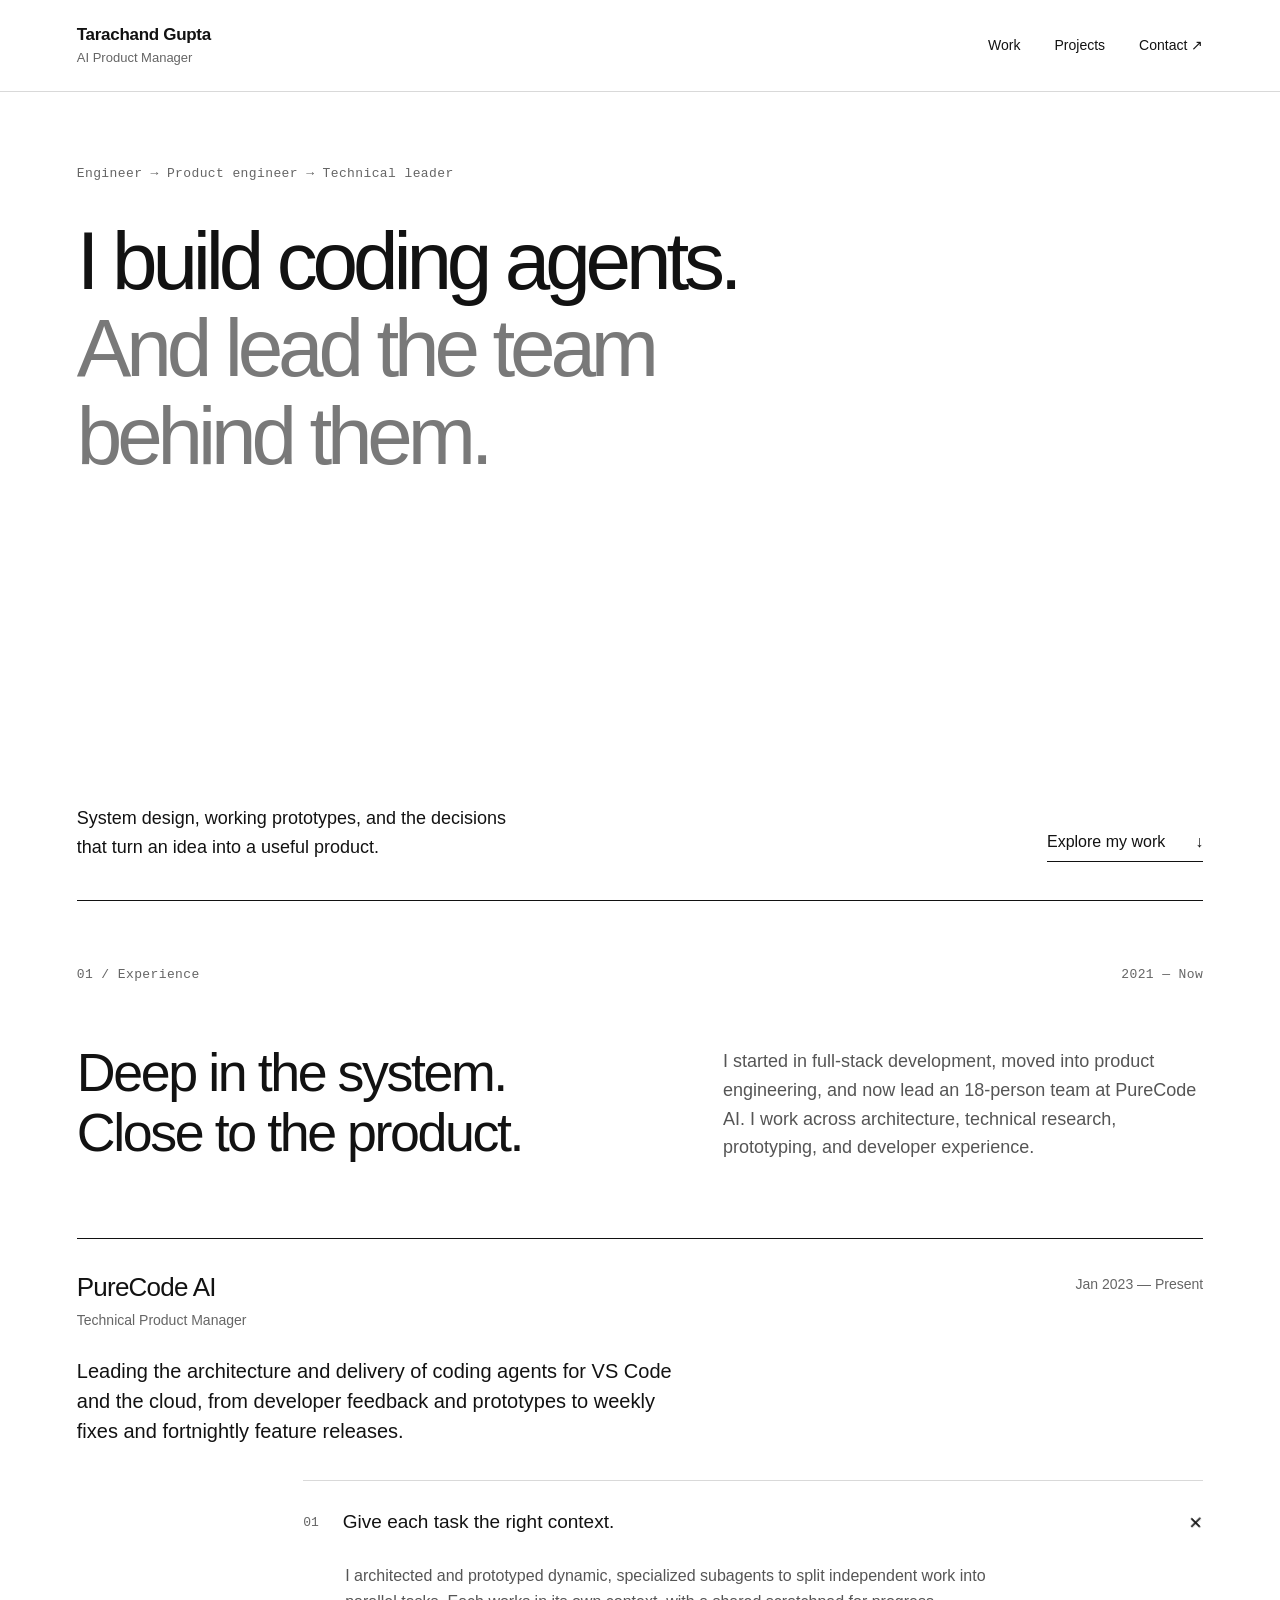
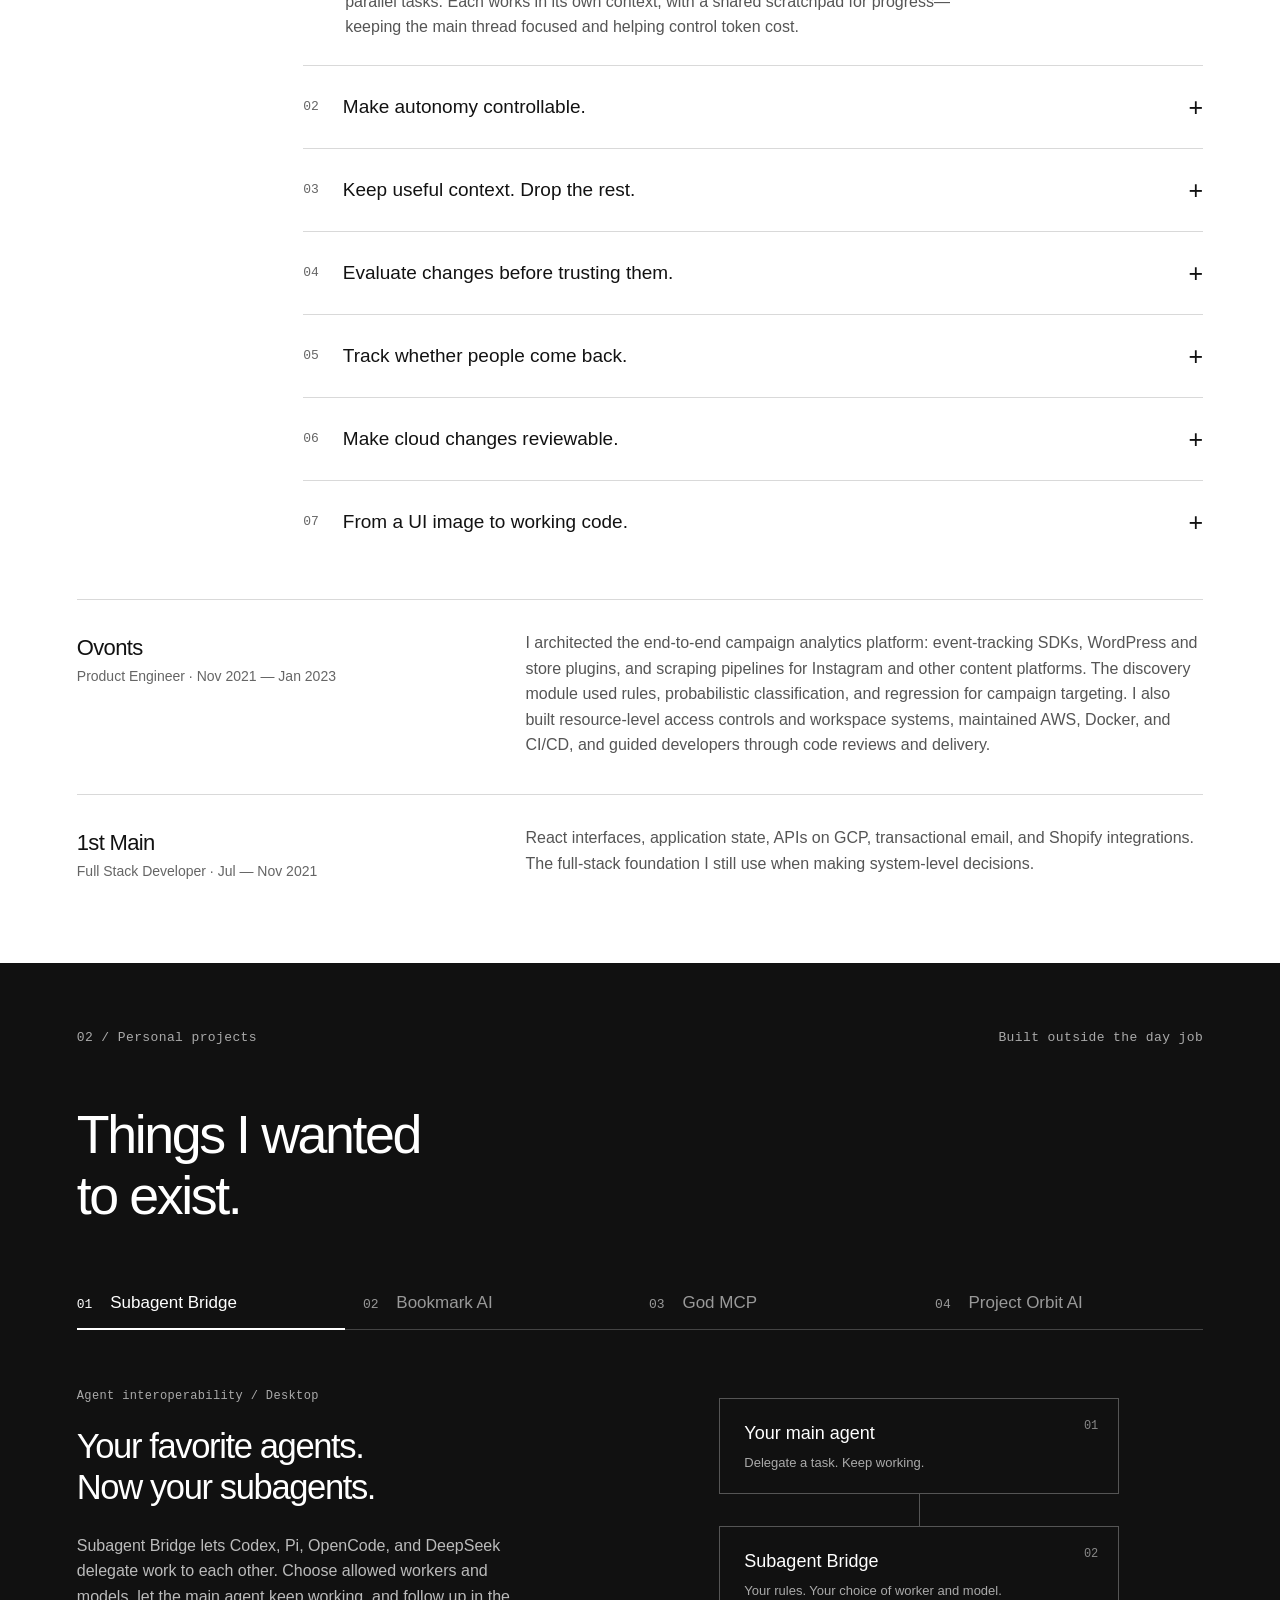
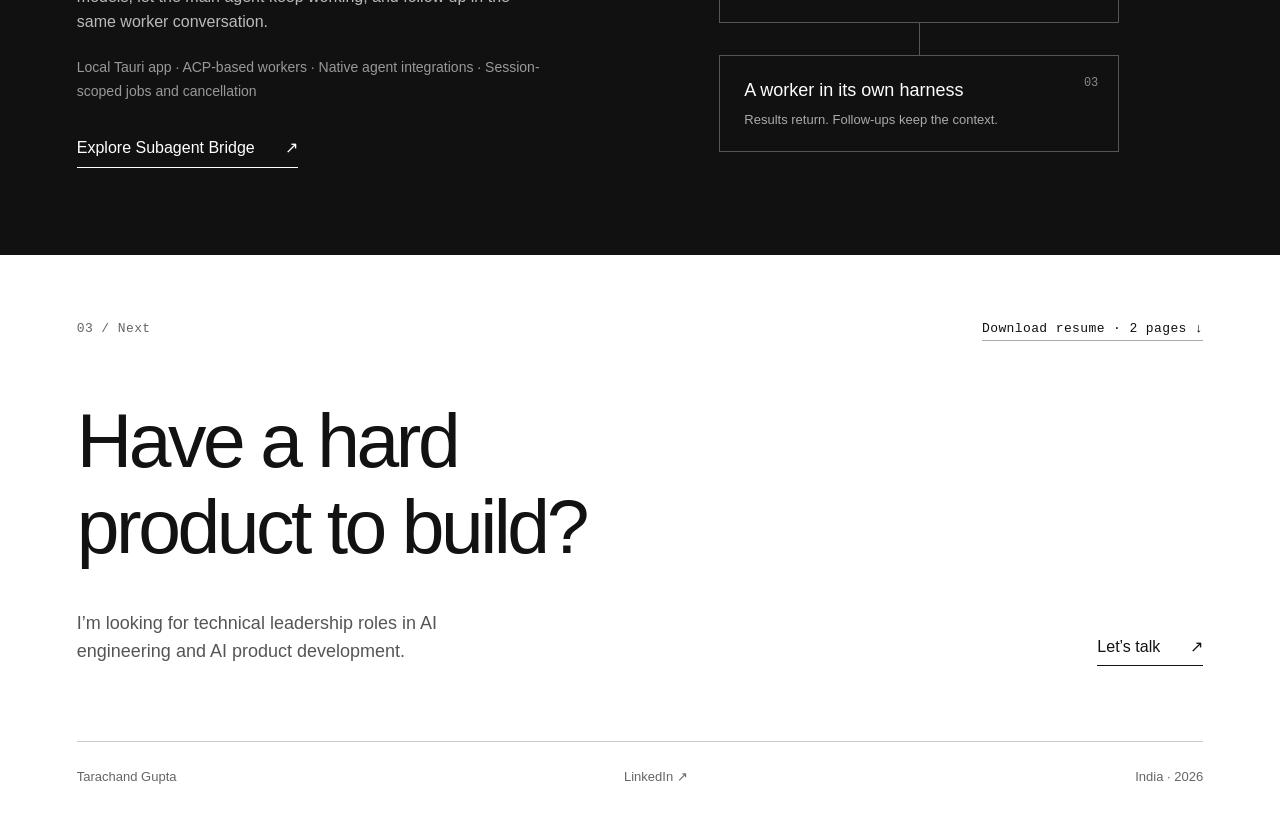
==== index.html @ c082b3f1 "Publish personal portfolio with Subagent Bridge and updated God MCP" ====
<!doctype html>
<html lang="en">
<head><meta charset="utf-8"><meta name="viewport" content="width=device-width,initial-scale=1"><meta name="description" content="Tarachand Gupta — AI Product Manager, coding agents, and software built end to end."><title>Tarachand Gupta — AI Product Manager</title><link rel="icon" type="image/svg+xml" href="data:image/svg+xml,%3Csvg xmlns='http://www.w3.org/2000/svg' viewBox='0 0 64 64'%3E%3Crect width='64' height='64' fill='%23000'/%3E%3Ctext x='8' y='44' fill='%23fff' font-family='Arial' font-size='32'%3ETG%3C/text%3E%3C/svg%3E"><link rel="stylesheet" href="style.css"><script defer src="app.js"></script></head>
<body><a class="skip" href="#work">Skip to work</a>
<header class="nav"><a class="wordmark" href="#top">Tarachand Gupta<span>AI Product Manager</span></a><nav aria-label="Main navigation"><a href="#work">Work</a><a href="#projects">Projects</a><a href="#contact">Contact <span aria-hidden="true">↗</span></a></nav></header>
<main id="top"><section class="hero" aria-labelledby="hero-title"><div class="eyebrow">Engineer → Product engineer → Technical leader</div><h1 id="hero-title">I build coding agents.<br><span>And lead the team<br>behind them.</span></h1><div class="hero-bottom"><p>System design, working prototypes, and the decisions that turn an idea into a useful product.</p><a class="text-link" href="#work">Explore my work <span aria-hidden="true">↓</span></a></div><div class="hero-rule" aria-hidden="true"></div></section>
<section class="work section" id="work"><div class="section-label"><span>01 / Experience</span><span>2021 — Now</span></div><div class="work-intro"><h2>Deep in the system.<br>Close to the product.</h2><p>I started in full-stack development, moved into product engineering, and now lead an 18-person team at PureCode AI. I work across architecture, technical research, prototyping, and developer experience.</p></div><article class="current-role"><div class="role-header"><div><h3>PureCode AI</h3><p>Technical Product Manager</p></div><span>Jan 2023 — Present</span></div><p class="role-summary">Leading the architecture and delivery of coding agents for VS Code and the cloud, from developer feedback and prototypes to weekly fixes and fortnightly feature releases.</p><div class="decisions"><details open><summary><span class="index">01</span>Give each task the right context.<span class="expand" aria-hidden="true">+</span></summary><p>I architected and prototyped dynamic, specialized subagents to split independent work into parallel tasks. Each works in its own context, with a shared scratchpad for progress—keeping the main thread focused and helping control token cost.</p></details><details><summary><span class="index">02</span>Make autonomy controllable.<span class="expand" aria-hidden="true">+</span></summary><p>I led permission controls for tools and terminal commands, protected files and folders, and ways for agents to ask for clarification. Developers choose what an agent can do, and which decisions need their input.</p></details><details><summary><span class="index">03</span>Keep useful context. Drop the rest.<span class="expand" aria-hidden="true">+</span></summary><p>I led six months of context engineering improvements in early 2026, raising internally measured task success from 82% to 90–95%. Prompt caching, pruning stale tool outputs, and summarization also delivered an internally estimated 3x improvement in token-cost efficiency. The work includes hybrid retrieval, reranking, repository maps, and file-based memory.</p></details><details><summary><span class="index">04</span>Evaluate changes before trusting them.<span class="expand" aria-hidden="true">+</span></summary><p>We use Langfuse and reasoning models as LLM judges to evaluate every new model and prompt improvement. We update the judge as our evaluation needs change.</p></details><details><summary><span class="index">05</span>Track whether people come back.<span class="expand" aria-hidden="true">+</span></summary><p>Monthly paid-subscriber retention improved from 65% to 70% over eight months. Monthly enterprise customer retention was 90%, counting existing customers and excluding new sign-ups. These are internal product metrics.</p></details><details><summary><span class="index">06</span>Make cloud changes reviewable.<span class="expand" aria-hidden="true">+</span></summary><p>I guide Cloud Agent architecture for repository-connected work in isolated execution environments. Checkpoints, model fallback, and validation-to-pull-request workflows give developers ways to review and recover agent changes.</p></details><details><summary><span class="index">07</span>From a UI image to working code.<span class="expand" aria-hidden="true">+</span></summary><p>Earlier at PureCode, I designed an image-to-code ML pipeline using YOLOv7-based UI detection and an intermediate DSL, built training-data tools, and engineered a transpiler for multiple frontend frameworks. I also helped build chat-based UI iteration and the subscription, payment, and workspace systems around the product.</p></details></div></article><div class="past-role"><div><h3>Ovonts</h3><p>Product Engineer · Nov 2021 — Jan 2023</p></div><p>I architected the end-to-end campaign analytics platform: event-tracking SDKs, WordPress and store plugins, and scraping pipelines for Instagram and other content platforms. The discovery module used rules, probabilistic classification, and regression for campaign targeting. I also built resource-level access controls and workspace systems, maintained AWS, Docker, and CI/CD, and guided developers through code reviews and delivery.</p></div><div class="past-role"><div><h3>1st Main</h3><p>Full Stack Developer · Jul — Nov 2021</p></div><p>React interfaces, application state, APIs on GCP, transactional email, and Shopify integrations. The full-stack foundation I still use when making system-level decisions.</p></div></section>
<section class="projects section" id="projects"><div class="section-label"><span>02 / Personal projects</span><span>Built outside the day job</span></div><h2>Things I wanted<br>to exist.</h2><div class="project-tabs" role="tablist" aria-label="Personal projects"><button id="tab-bridge" role="tab" aria-selected="true" aria-controls="panel-bridge" tabindex="0">01 <span>Subagent Bridge</span></button><button id="tab-bookmark" role="tab" aria-selected="false" aria-controls="panel-bookmark" tabindex="-1">02 <span>Bookmark AI</span></button><button id="tab-god" role="tab" aria-selected="false" aria-controls="panel-god" tabindex="-1">03 <span>God MCP</span></button><button id="tab-orbit" role="tab" aria-selected="false" aria-controls="panel-orbit" tabindex="-1">04 <span>Project Orbit AI</span></button></div>
<div class="project-panel" id="panel-bridge" role="tabpanel" aria-labelledby="tab-bridge" tabindex="0"><div class="project-copy"><span class="eyebrow">Agent interoperability / Desktop</span><h3>Your favorite agents.<br>Now your subagents.</h3><p>Subagent Bridge lets Codex, Pi, OpenCode, and DeepSeek delegate work to each other. Choose allowed workers and models, let the main agent keep working, and follow up in the same worker conversation.</p><p class="technical">Local Tauri app · ACP-based workers · Native agent integrations · Session-scoped jobs and cancellation</p><a class="text-link" href="https://tarachand-gupta.github.io/subagent-bridge-site/" target="_blank" rel="noopener noreferrer">Explore Subagent Bridge <span aria-hidden="true">↗</span></a></div><div class="mcp-diagram" role="img" aria-label="Your main agent delegates through Subagent Bridge. A worker runs in its own harness and returns results to the same conversation."><div><span>01</span><strong>Your main agent</strong><small>Delegate a task. Keep working.</small></div><span class="flow-line" aria-hidden="true"></span><div><span>02</span><strong>Subagent Bridge</strong><small>Your rules. Your choice of worker and model.</small></div><span class="flow-line" aria-hidden="true"></span><div><span>03</span><strong>A worker in its own harness</strong><small>Results return. Follow-ups keep the context.</small></div></div></div>
<div class="project-panel" id="panel-bookmark" role="tabpanel" aria-labelledby="tab-bookmark" tabindex="0" hidden><div class="project-copy"><span class="eyebrow">Personal knowledge / Cross-platform</span><h3>Find what you saved.<br>Even if you forgot the words.</h3><p>Bookmark AI organizes saved pages and finds them by meaning. It connects a searchable library, saved tab sessions, live tabs, and an assistant that can search your bookmarks.</p><p class="technical">Shared search and ingestion engine · Semantic + full-text retrieval · Web, browser extensions, mobile, and macOS clients</p><a class="text-link" href="https://bookmark-ai.cloud" target="_blank" rel="noopener noreferrer">Visit Bookmark AI <span aria-hidden="true">↗</span></a></div><figure class="project-visual"><img src="assets/bookmark-library.jpg" alt="Bookmark AI library showing saved pages, collections, and search" width="1440" height="900" loading="lazy"><figcaption>Bookmark AI / Library</figcaption></figure></div>
<div class="project-panel" id="panel-god" role="tabpanel" aria-labelledby="tab-god" tabindex="0" hidden><div class="project-copy"><span class="eyebrow">Developer tools / Python</span><h3>An MCP server<br>that creates MCP servers.</h3><p>An agent should be able to build a missing integration. God MCP generates Python tool servers and installs them into selected coding agents through host-specific adapters, preserving existing configuration.</p><p class="technical">Python · FastMCP · Agent discovery · Extensible adapters · User and workspace configuration</p><p class="project-note">Compatibility checked with Codex and Pi. Activation follows each host’s reload rules.</p></div><div class="mcp-diagram" role="img" aria-label="An agent defines a tool. God MCP generates its server and registers it with selected agent hosts."><div><span>01</span><strong>Define the tool</strong><small>Description + schema + implementation</small></div><span class="flow-line" aria-hidden="true"></span><div><span>02</span><strong>God MCP</strong><small>Generate the server</small></div><span class="flow-line" aria-hidden="true"></span><div><span>03</span><strong>Choose the agents</strong><small>Discover, select, and register</small></div></div></div>
<div class="project-panel" id="panel-orbit" role="tabpanel" aria-labelledby="tab-orbit" tabindex="0" hidden><div class="project-copy"><span class="eyebrow">Generative AI / Interactive 3D</span><h3>Describe an object.<br>Then play with it.</h3><p>A 3D sandbox where prompts become objects you can interact with. Generate a vehicle, get in, and drive it. Refine an object with another prompt.</p><p class="technical">React Three Fiber · Rapier physics · Schema-validated object generation · Local templates when no model is available</p><a class="text-link" href="https://project-orbit-opal.vercel.app" target="_blank" rel="noopener noreferrer">Explore Project Orbit AI <span aria-hidden="true">↗</span></a></div><figure class="project-visual orbit"><img src="assets/project-orbit.png" alt="Project Orbit AI gameplay in a low-poly 3D world" width="1440" height="900" loading="lazy"><figcaption>Project Orbit AI / Sandbox</figcaption></figure></div></section>
<section class="contact section" id="contact"><div class="section-label"><span>03 / Next</span><a href="Tarachand-Gupta-Resume.pdf" download>Download resume · 2 pages <span aria-hidden="true">↓</span></a></div><h2>Have a hard<br>product to build?</h2><div class="contact-bottom"><p>I’m looking for technical leadership roles in AI engineering and AI product development.</p><a class="text-link" href="mailto:tarachandragupta2784@gmail.com">Let’s talk <span aria-hidden="true">↗</span></a></div></section></main><footer><span>Tarachand Gupta</span><a href="https://www.linkedin.com/in/tarachand-gupta/" target="_blank" rel="noopener noreferrer">LinkedIn <span aria-hidden="true">↗</span></a><span>India · 2026</span></footer></body></html>
---- style.css ----
:root{--ink:#121212;--paper:#fff;--muted:#656565;--line:#d9d9d9;--gutter:clamp(24px,6vw,100px)}*{box-sizing:border-box}html{scroll-behavior:smooth;scroll-padding-top:105px}body{margin:0;background:var(--paper);color:var(--ink);font:16px/1.6 -apple-system,BlinkMacSystemFont,"Helvetica Neue",Arial,sans-serif;-webkit-font-smoothing:antialiased}a{color:inherit;text-decoration:none}button{font:inherit}button,a,summary{-webkit-tap-highlight-color:transparent}a:focus-visible,button:focus-visible,summary:focus-visible,[tabindex]:focus-visible{outline:2px solid currentColor;outline-offset:6px}::selection{background:#111;color:white}.skip{position:absolute;top:-100px;left:24px;background:#111;color:white;padding:12px;z-index:5}.skip:focus{top:12px}.nav{padding:24px var(--gutter);display:flex;justify-content:space-between;align-items:center;border-bottom:1px solid var(--line);background:#fffffff2;position:sticky;top:0;z-index:3;backdrop-filter:blur(12px)}.wordmark{font-size:17px;font-weight:600;letter-spacing:-.3px;line-height:1.3}.wordmark span{display:block;font-size:13px;color:var(--muted);font-weight:400;letter-spacing:0;margin-top:4px}.nav nav{display:flex;gap:34px;font-size:14px}.nav nav a{position:relative}.nav nav a:after{content:"";position:absolute;bottom:-5px;left:0;width:100%;height:1px;background:currentColor;transform:scaleX(0);transform-origin:left;transition:transform .25s}.nav nav a:hover:after{transform:scaleX(1)}.hero{padding:clamp(60px,8vh,110px) var(--gutter) 0;min-height:calc(100svh - 91px);display:flex;flex-direction:column}.eyebrow,.section-label{font:13px/1.6 ui-monospace,SFMono-Regular,Consolas,monospace;letter-spacing:.03em}.eyebrow{color:var(--muted)}h1,h2,h3,p{margin:0}h1{font-size:clamp(46px,6.4vw,104px);font-weight:500;letter-spacing:-.063em;line-height:1.07;margin:32px 0 48px;max-width:1240px}h1>span{color:#797979}.hero-bottom{margin-top:auto;display:flex;justify-content:space-between;align-items:end;gap:40px;padding-bottom:38px}.hero-bottom p{font-size:18px;max-width:455px;line-height:1.6}.text-link{display:inline-flex;align-items:center;justify-content:space-between;gap:30px;padding-bottom:6px;border-bottom:1px solid currentColor;font-size:16px;white-space:nowrap}.text-link span{transition:transform .25s}.text-link:hover span{transform:translate(3px,-3px)}.hero-rule{height:1px;background:var(--ink);transform-origin:left;animation:draw-line 1.2s .2s both}.section{padding:64px var(--gutter) 80px}.section-label{display:flex;justify-content:space-between;gap:24px;margin-bottom:56px;color:var(--muted)}h2{font-size:clamp(36px,4.2vw,68px);line-height:1.12;letter-spacing:-.045em;font-weight:500}h3{font-size:26px;font-weight:500;letter-spacing:-.03em}.work-intro{display:grid;grid-template-columns:1.2fr 1fr;gap:70px;align-items:end;margin-bottom:76px}.work-intro p{max-width:480px;color:#555;font-size:18px}.current-role{border-top:1px solid var(--ink);padding-top:28px}.role-header{display:flex;justify-content:space-between;align-items:start;gap:20px}.role-header p,.role-header>span,.past-role>div p{color:var(--muted);font-size:14px}.role-header>span{padding-top:6px}.role-summary{font-size:20px;max-width:620px;margin:25px 0 34px;line-height:1.5}.decisions{max-width:900px;margin-left:auto}.decisions details{border-top:1px solid var(--line)}summary{cursor:pointer;display:flex;align-items:center;gap:24px;list-style:none;padding:21px 0;font-size:19px}summary::-webkit-details-marker{display:none}.index{font:13px ui-monospace,SFMono-Regular,monospace;color:var(--muted)}.expand{margin-left:auto;font-size:25px;font-weight:300;transition:transform .25s}details[open] .expand{transform:rotate(45deg)}.decisions p{padding:0 56px 25px 42px;max-width:740px;color:#555}.past-role{border-top:1px solid var(--line);margin-top:36px;padding-top:30px;display:grid;grid-template-columns:1fr 1.7fr;gap:50px}.past-role>p{color:#555;max-width:675px}.past-role h3{font-size:22px}.projects{background:#111;color:white;padding-top:65px}.projects .section-label{color:#aaa}.projects h2{margin-bottom:52px}.project-tabs{display:flex;border-bottom:1px solid #444;margin-bottom:45px}.project-tabs button{padding:16px 30px 17px 0;margin-right:30px;border:0;background:none;color:#999;font:13px ui-monospace,SFMono-Regular,monospace;cursor:pointer;position:relative}.project-tabs button span{margin-left:18px;font:17px -apple-system,BlinkMacSystemFont,"Helvetica Neue",Arial,sans-serif}.project-tabs button[aria-selected=true]{color:white}.project-tabs button:after{content:"";height:2px;background:currentColor;position:absolute;left:0;right:30px;bottom:-1px;transform:scaleX(0);transform-origin:left;transition:transform .3s}.project-tabs button[aria-selected=true]:after{transform:scaleX(1)}.project-panel{display:grid;grid-template-columns:1fr 1.15fr;gap:65px;align-items:center;min-height:400px;animation:project-in .45s both}.project-panel[hidden]{display:none}.project-copy .eyebrow{color:#aaa;font-size:12px}.project-copy h3{font-size:clamp(28px,2.7vw,43px);line-height:1.18;letter-spacing:-.04em;margin:19px 0 25px}.project-copy>p{color:#bbb;max-width:465px}.project-copy .technical{font-size:14px;line-height:1.7;margin-top:21px;color:#999}.project-copy .text-link{margin-top:32px}.project-note{font-size:14px;margin-top:28px}.project-visual{margin:0;min-width:0}.project-visual img{display:block;width:100%;height:auto;aspect-ratio:1.52;object-fit:cover;object-position:left top;filter:grayscale(1);border:1px solid #555;transition:filter .6s,transform .6s}.project-visual:hover img{transform:translateY(-4px)}.project-visual figcaption{font:12px ui-monospace,monospace;color:#999;margin-top:16px}.orbit img{object-position:center}.mcp-diagram{max-width:400px;width:100%;margin:auto;display:flex;align-items:center;flex-direction:column;padding:15px 0}.mcp-diagram>div{width:100%;border:1px solid #555;padding:20px 24px;position:relative}.mcp-diagram div>span{position:absolute;right:20px;top:20px;color:#888;font:12px ui-monospace,monospace}.mcp-diagram strong{font-size:18px;font-weight:500;display:block}.mcp-diagram small{display:block;color:#aaa;font-size:13px;margin-top:5px}.flow-line{width:1px;height:32px;background:#555;position:relative;overflow:hidden}.flow-line:after{content:"";position:absolute;top:-12px;left:0;width:1px;height:12px;background:white;animation:flow 2.4s linear infinite}.contact{padding-bottom:75px}.contact h2{font-size:clamp(44px,6vw,90px)}.contact .section-label a{color:#111;border-bottom:1px solid #aaa}.contact-bottom{display:flex;justify-content:space-between;align-items:end;gap:32px;margin-top:40px}.contact-bottom p{max-width:420px;font-size:18px;color:#555}footer{margin:0 var(--gutter);padding:25px 0 30px;border-top:1px solid #ccc;display:flex;justify-content:space-between;gap:20px;font-size:13px;color:var(--muted)}.motion-ready .reveal{opacity:0;transform:translateY(22px);transition:opacity .65s,transform .65s}.motion-ready .reveal.in-view{opacity:1;transform:none}@keyframes draw-line{from{transform:scaleX(0)}to{transform:scaleX(1)}}@keyframes project-in{from{opacity:.2;transform:translateY(10px)}to{opacity:1;transform:none}}@keyframes flow{to{transform:translateY(48px)}}
@media(min-width:1700px){main,footer,.nav{max-width:1700px;margin-left:auto;margin-right:auto}.hero{min-height:830px}footer{max-width:1500px}}@media(max-width:900px){h1{font-size:clamp(46px,7.3vw,68px)}.hero{min-height:680px}.work-intro{gap:35px}.project-panel{gap:35px;grid-template-columns:1fr 1fr}.project-tabs button{margin-right:18px;padding-right:16px}.project-tabs button span{margin-left:9px;font-size:15px}}@media(max-width:650px){html{scroll-padding-top:90px}.nav{padding-top:18px;padding-bottom:18px}.wordmark{font-size:15px}.wordmark span{font-size:12px}.nav nav{gap:17px;font-size:13px}.nav nav a:last-child{display:none}.hero{min-height:660px;padding-top:45px}.hero .eyebrow{font-size:12px;max-width:280px}h1{font-size:clamp(39px,8.9vw,57px);margin:30px 0 42px;letter-spacing:-.058em}.hero-bottom{display:block;padding-bottom:32px}.hero-bottom p{font-size:17px;max-width:340px;margin-bottom:28px}.section{padding-top:42px;padding-bottom:50px}.section-label{font-size:12px;margin-bottom:36px}.section-label span:last-child{max-width:145px;text-align:right}.work-intro,.past-role{grid-template-columns:1fr;gap:23px}.work-intro{margin-bottom:43px}.work-intro p{font-size:17px}.role-header>span{font-size:12px;text-align:right}.role-header h3{font-size:25px}.role-summary{font-size:18px}.decisions summary{font-size:17px;gap:15px}.decisions p{padding-left:31px;padding-right:0;font-size:16px}.past-role{margin-top:25px;padding-top:25px;gap:14px}.projects h2{margin-bottom:30px}.project-tabs{justify-content:space-between;gap:10px;margin-bottom:32px}.project-tabs button{padding:12px 0;margin:0;font-size:12px;text-align:left}.project-tabs button span{display:block;margin:4px 0 0;font-size:14px}.project-tabs button:after{right:0}.project-panel{grid-template-columns:1fr;gap:35px;min-height:640px;align-content:start}.project-copy h3{font-size:32px}.project-visual img{aspect-ratio:1.52}.project-copy .text-link{margin-top:23px}.mcp-diagram{max-width:100%;padding:0}.mcp-diagram>div{padding:15px 20px}.mcp-diagram strong{font-size:16px}.mcp-diagram small{font-size:12px}.flow-line{height:20px}.contact-bottom{display:block}.contact-bottom p{margin-bottom:28px;font-size:17px}footer{font-size:12px;flex-wrap:wrap}footer span:last-child{margin-left:auto}}
@media(prefers-reduced-motion:reduce){html{scroll-behavior:auto}*,*:before,*:after{animation:none!important;transition:none!important}.motion-ready .reveal{opacity:1;transform:none}}

/* Four project tabs stay readable without squeezing their labels. */
.project-tabs{display:grid;grid-template-columns:repeat(4,minmax(0,1fr));gap:18px}.project-tabs button{margin:0;padding:16px 0;text-align:left}.project-tabs button:after{right:0}.project-tabs button span{margin-left:10px}
@media(max-width:900px){.project-tabs{grid-template-columns:repeat(2,minmax(0,1fr));gap:0 20px}.project-tabs button{border-bottom:1px solid #333}.project-tabs button span{display:inline;margin-left:10px;font-size:15px}}
@media(max-width:380px){.project-tabs button span{font-size:13px}}
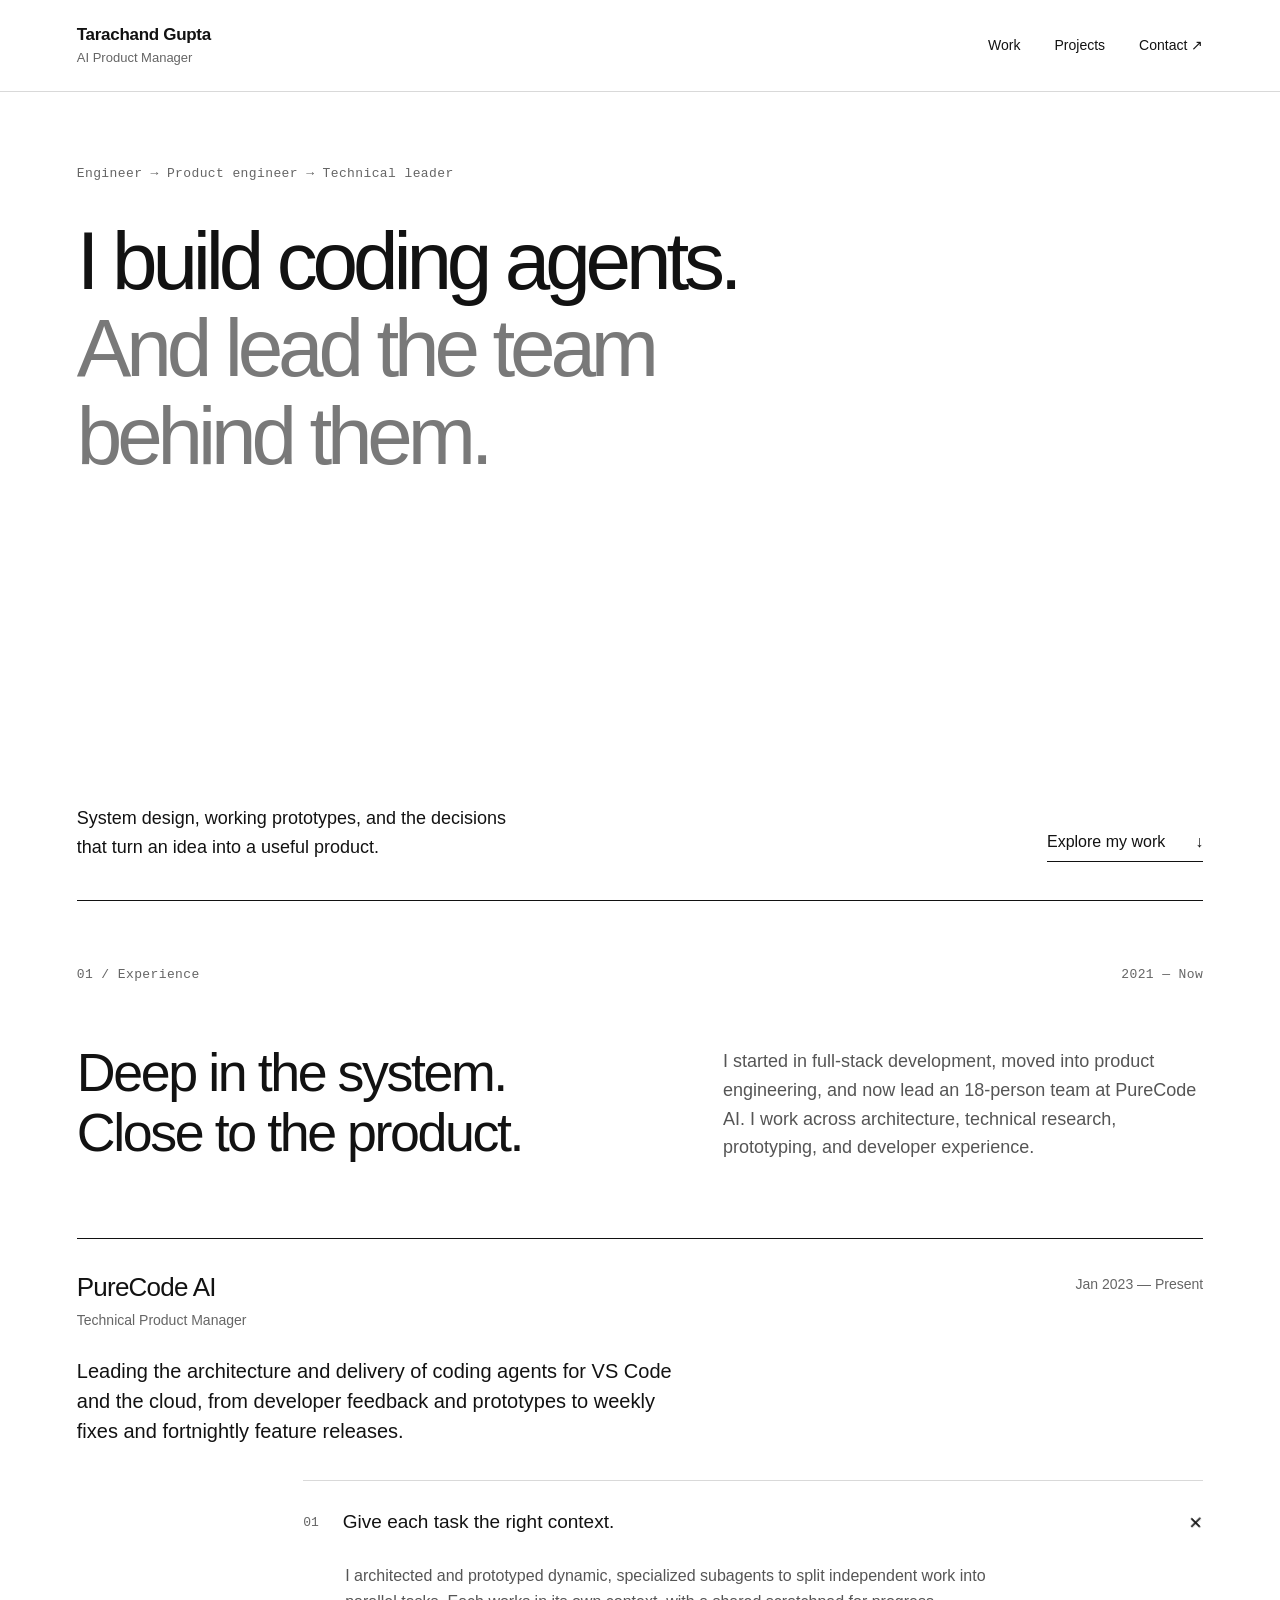
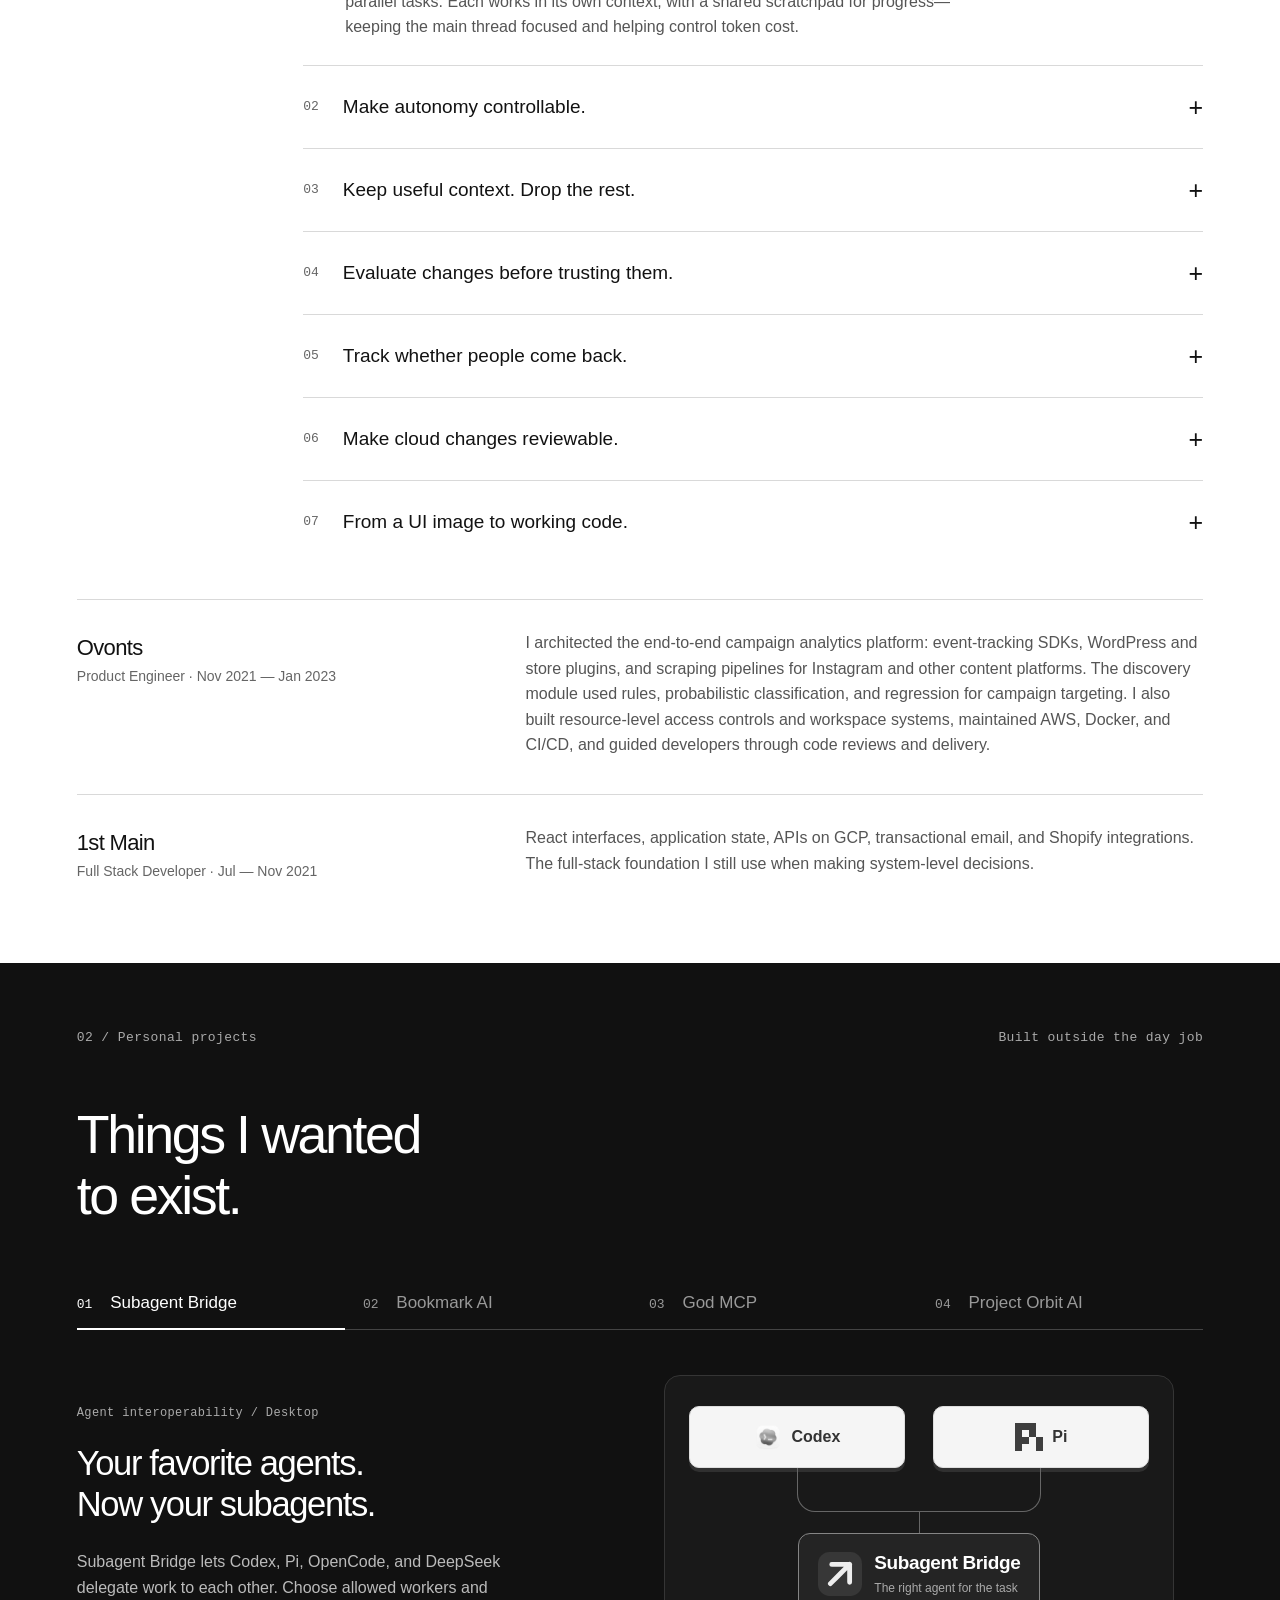
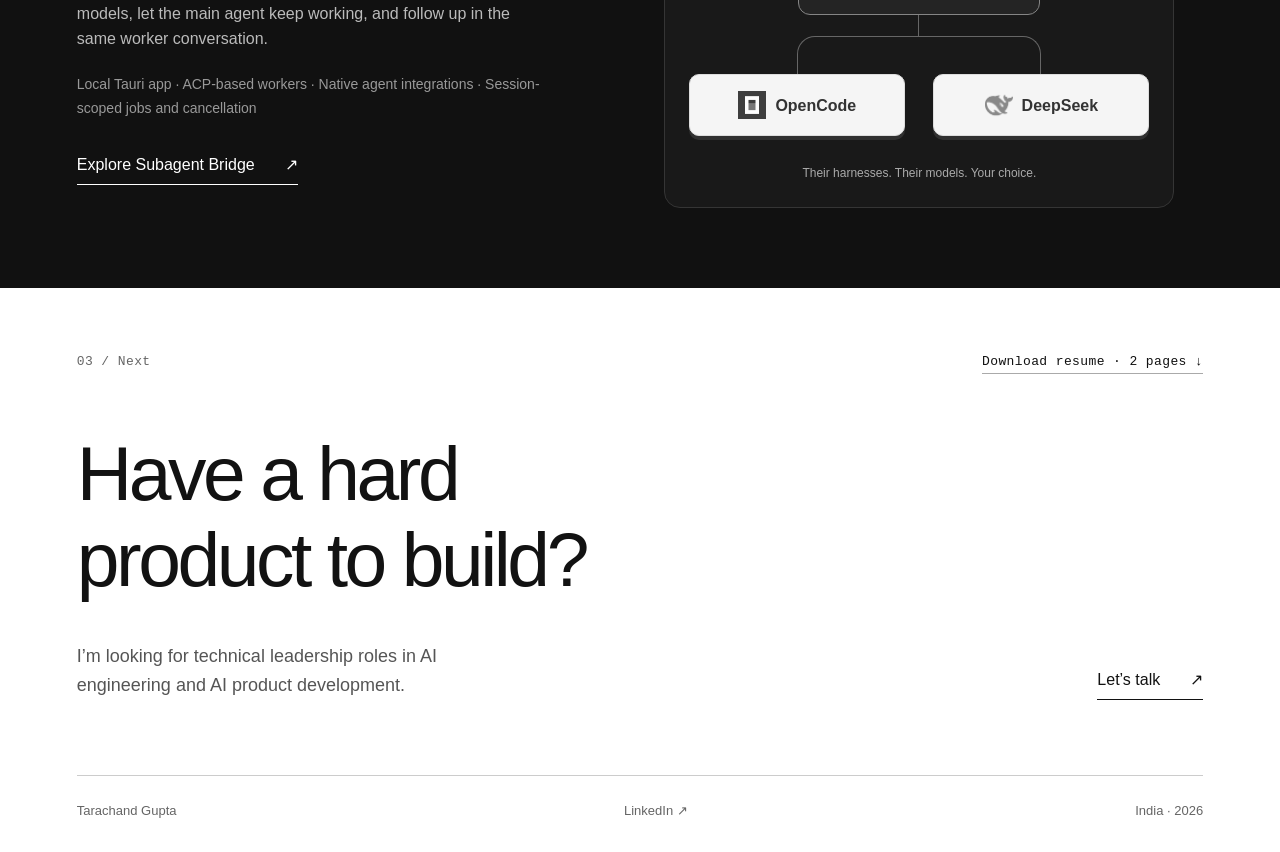
==== commit d2a64148: "Show Subagent Bridge as a connected-agent network" ====
--- a/index.html
+++ b/index.html
@@ -6,7 +6,14 @@
 <main id="top"><section class="hero" aria-labelledby="hero-title"><div class="eyebrow">Engineer → Product engineer → Technical leader</div><h1 id="hero-title">I build coding agents.<br><span>And lead the team<br>behind them.</span></h1><div class="hero-bottom"><p>System design, working prototypes, and the decisions that turn an idea into a useful product.</p><a class="text-link" href="#work">Explore my work <span aria-hidden="true">↓</span></a></div><div class="hero-rule" aria-hidden="true"></div></section>
 <section class="work section" id="work"><div class="section-label"><span>01 / Experience</span><span>2021 — Now</span></div><div class="work-intro"><h2>Deep in the system.<br>Close to the product.</h2><p>I started in full-stack development, moved into product engineering, and now lead an 18-person team at PureCode AI. I work across architecture, technical research, prototyping, and developer experience.</p></div><article class="current-role"><div class="role-header"><div><h3>PureCode AI</h3><p>Technical Product Manager</p></div><span>Jan 2023 — Present</span></div><p class="role-summary">Leading the architecture and delivery of coding agents for VS Code and the cloud, from developer feedback and prototypes to weekly fixes and fortnightly feature releases.</p><div class="decisions"><details open><summary><span class="index">01</span>Give each task the right context.<span class="expand" aria-hidden="true">+</span></summary><p>I architected and prototyped dynamic, specialized subagents to split independent work into parallel tasks. Each works in its own context, with a shared scratchpad for progress—keeping the main thread focused and helping control token cost.</p></details><details><summary><span class="index">02</span>Make autonomy controllable.<span class="expand" aria-hidden="true">+</span></summary><p>I led permission controls for tools and terminal commands, protected files and folders, and ways for agents to ask for clarification. Developers choose what an agent can do, and which decisions need their input.</p></details><details><summary><span class="index">03</span>Keep useful context. Drop the rest.<span class="expand" aria-hidden="true">+</span></summary><p>I led six months of context engineering improvements in early 2026, raising internally measured task success from 82% to 90–95%. Prompt caching, pruning stale tool outputs, and summarization also delivered an internally estimated 3x improvement in token-cost efficiency. The work includes hybrid retrieval, reranking, repository maps, and file-based memory.</p></details><details><summary><span class="index">04</span>Evaluate changes before trusting them.<span class="expand" aria-hidden="true">+</span></summary><p>We use Langfuse and reasoning models as LLM judges to evaluate every new model and prompt improvement. We update the judge as our evaluation needs change.</p></details><details><summary><span class="index">05</span>Track whether people come back.<span class="expand" aria-hidden="true">+</span></summary><p>Monthly paid-subscriber retention improved from 65% to 70% over eight months. Monthly enterprise customer retention was 90%, counting existing customers and excluding new sign-ups. These are internal product metrics.</p></details><details><summary><span class="index">06</span>Make cloud changes reviewable.<span class="expand" aria-hidden="true">+</span></summary><p>I guide Cloud Agent architecture for repository-connected work in isolated execution environments. Checkpoints, model fallback, and validation-to-pull-request workflows give developers ways to review and recover agent changes.</p></details><details><summary><span class="index">07</span>From a UI image to working code.<span class="expand" aria-hidden="true">+</span></summary><p>Earlier at PureCode, I designed an image-to-code ML pipeline using YOLOv7-based UI detection and an intermediate DSL, built training-data tools, and engineered a transpiler for multiple frontend frameworks. I also helped build chat-based UI iteration and the subscription, payment, and workspace systems around the product.</p></details></div></article><div class="past-role"><div><h3>Ovonts</h3><p>Product Engineer · Nov 2021 — Jan 2023</p></div><p>I architected the end-to-end campaign analytics platform: event-tracking SDKs, WordPress and store plugins, and scraping pipelines for Instagram and other content platforms. The discovery module used rules, probabilistic classification, and regression for campaign targeting. I also built resource-level access controls and workspace systems, maintained AWS, Docker, and CI/CD, and guided developers through code reviews and delivery.</p></div><div class="past-role"><div><h3>1st Main</h3><p>Full Stack Developer · Jul — Nov 2021</p></div><p>React interfaces, application state, APIs on GCP, transactional email, and Shopify integrations. The full-stack foundation I still use when making system-level decisions.</p></div></section>
 <section class="projects section" id="projects"><div class="section-label"><span>02 / Personal projects</span><span>Built outside the day job</span></div><h2>Things I wanted<br>to exist.</h2><div class="project-tabs" role="tablist" aria-label="Personal projects"><button id="tab-bridge" role="tab" aria-selected="true" aria-controls="panel-bridge" tabindex="0">01 <span>Subagent Bridge</span></button><button id="tab-bookmark" role="tab" aria-selected="false" aria-controls="panel-bookmark" tabindex="-1">02 <span>Bookmark AI</span></button><button id="tab-god" role="tab" aria-selected="false" aria-controls="panel-god" tabindex="-1">03 <span>God MCP</span></button><button id="tab-orbit" role="tab" aria-selected="false" aria-controls="panel-orbit" tabindex="-1">04 <span>Project Orbit AI</span></button></div>
-<div class="project-panel" id="panel-bridge" role="tabpanel" aria-labelledby="tab-bridge" tabindex="0"><div class="project-copy"><span class="eyebrow">Agent interoperability / Desktop</span><h3>Your favorite agents.<br>Now your subagents.</h3><p>Subagent Bridge lets Codex, Pi, OpenCode, and DeepSeek delegate work to each other. Choose allowed workers and models, let the main agent keep working, and follow up in the same worker conversation.</p><p class="technical">Local Tauri app · ACP-based workers · Native agent integrations · Session-scoped jobs and cancellation</p><a class="text-link" href="https://tarachand-gupta.github.io/subagent-bridge-site/" target="_blank" rel="noopener noreferrer">Explore Subagent Bridge <span aria-hidden="true">↗</span></a></div><div class="mcp-diagram" role="img" aria-label="Your main agent delegates through Subagent Bridge. A worker runs in its own harness and returns results to the same conversation."><div><span>01</span><strong>Your main agent</strong><small>Delegate a task. Keep working.</small></div><span class="flow-line" aria-hidden="true"></span><div><span>02</span><strong>Subagent Bridge</strong><small>Your rules. Your choice of worker and model.</small></div><span class="flow-line" aria-hidden="true"></span><div><span>03</span><strong>A worker in its own harness</strong><small>Results return. Follow-ups keep the context.</small></div></div></div>
+<div class="project-panel" id="panel-bridge" role="tabpanel" aria-labelledby="tab-bridge" tabindex="0"><div class="project-copy"><span class="eyebrow">Agent interoperability / Desktop</span><h3>Your favorite agents.<br>Now your subagents.</h3><p>Subagent Bridge lets Codex, Pi, OpenCode, and DeepSeek delegate work to each other. Choose allowed workers and models, let the main agent keep working, and follow up in the same worker conversation.</p><p class="technical">Local Tauri app · ACP-based workers · Native agent integrations · Session-scoped jobs and cancellation</p><a class="text-link" href="https://tarachand-gupta.github.io/subagent-bridge-site/" target="_blank" rel="noopener noreferrer">Explore Subagent Bridge <span aria-hidden="true">↗</span></a></div><div class="bridge-network" role="img" aria-label="Codex, Pi, OpenCode, and DeepSeek connected through Subagent Bridge. Each can delegate to another as a subagent using its own harness and models.">
+  <div class="bridge-agents"><div class="bridge-agent"><img src="assets/agents/codex.png" width="28" height="28" alt=""><span>Codex</span></div><div class="bridge-agent"><img src="assets/agents/pi.svg" width="28" height="28" alt=""><span>Pi</span></div></div>
+  <div class="bridge-connections" aria-hidden="true"></div>
+  <div class="bridge-hub"><svg class="bridge-mark" viewBox="0 0 64 64" width="48" height="48" aria-hidden="true"><rect width="64" height="64" rx="17" fill="#373737"/><path d="m18 46 28-28M20 18h26v26" fill="none" stroke="currentColor" stroke-width="7" stroke-linecap="round" stroke-linejoin="round"/></svg><div><strong>Subagent Bridge</strong><small>The right agent for the task</small></div></div>
+  <div class="bridge-connections bridge-connections-lower" aria-hidden="true"></div>
+  <div class="bridge-agents"><div class="bridge-agent"><img src="assets/agents/opencode.png" width="28" height="28" alt=""><span>OpenCode</span></div><div class="bridge-agent"><img src="assets/agents/deepseek.ico" width="28" height="28" alt=""><span>DeepSeek</span></div></div>
+  <p class="bridge-caption">Their harnesses. Their models. Your choice.</p>
+</div></div>
 <div class="project-panel" id="panel-bookmark" role="tabpanel" aria-labelledby="tab-bookmark" tabindex="0" hidden><div class="project-copy"><span class="eyebrow">Personal knowledge / Cross-platform</span><h3>Find what you saved.<br>Even if you forgot the words.</h3><p>Bookmark AI organizes saved pages and finds them by meaning. It connects a searchable library, saved tab sessions, live tabs, and an assistant that can search your bookmarks.</p><p class="technical">Shared search and ingestion engine · Semantic + full-text retrieval · Web, browser extensions, mobile, and macOS clients</p><a class="text-link" href="https://bookmark-ai.cloud" target="_blank" rel="noopener noreferrer">Visit Bookmark AI <span aria-hidden="true">↗</span></a></div><figure class="project-visual"><img src="assets/bookmark-library.jpg" alt="Bookmark AI library showing saved pages, collections, and search" width="1440" height="900" loading="lazy"><figcaption>Bookmark AI / Library</figcaption></figure></div>
 <div class="project-panel" id="panel-god" role="tabpanel" aria-labelledby="tab-god" tabindex="0" hidden><div class="project-copy"><span class="eyebrow">Developer tools / Python</span><h3>An MCP server<br>that creates MCP servers.</h3><p>An agent should be able to build a missing integration. God MCP generates Python tool servers and installs them into selected coding agents through host-specific adapters, preserving existing configuration.</p><p class="technical">Python · FastMCP · Agent discovery · Extensible adapters · User and workspace configuration</p><p class="project-note">Compatibility checked with Codex and Pi. Activation follows each host’s reload rules.</p></div><div class="mcp-diagram" role="img" aria-label="An agent defines a tool. God MCP generates its server and registers it with selected agent hosts."><div><span>01</span><strong>Define the tool</strong><small>Description + schema + implementation</small></div><span class="flow-line" aria-hidden="true"></span><div><span>02</span><strong>God MCP</strong><small>Generate the server</small></div><span class="flow-line" aria-hidden="true"></span><div><span>03</span><strong>Choose the agents</strong><small>Discover, select, and register</small></div></div></div>
 <div class="project-panel" id="panel-orbit" role="tabpanel" aria-labelledby="tab-orbit" tabindex="0" hidden><div class="project-copy"><span class="eyebrow">Generative AI / Interactive 3D</span><h3>Describe an object.<br>Then play with it.</h3><p>A 3D sandbox where prompts become objects you can interact with. Generate a vehicle, get in, and drive it. Refine an object with another prompt.</p><p class="technical">React Three Fiber · Rapier physics · Schema-validated object generation · Local templates when no model is available</p><a class="text-link" href="https://project-orbit-opal.vercel.app" target="_blank" rel="noopener noreferrer">Explore Project Orbit AI <span aria-hidden="true">↗</span></a></div><figure class="project-visual orbit"><img src="assets/project-orbit.png" alt="Project Orbit AI gameplay in a low-poly 3D world" width="1440" height="900" loading="lazy"><figcaption>Project Orbit AI / Sandbox</figcaption></figure></div></section>
--- a/style.css
+++ b/style.css
@@ -6,3 +6,20 @@
 .project-tabs{display:grid;grid-template-columns:repeat(4,minmax(0,1fr));gap:18px}.project-tabs button{margin:0;padding:16px 0;text-align:left}.project-tabs button:after{right:0}.project-tabs button span{margin-left:10px}
 @media(max-width:900px){.project-tabs{grid-template-columns:repeat(2,minmax(0,1fr));gap:0 20px}.project-tabs button{border-bottom:1px solid #333}.project-tabs button span{display:inline;margin-left:10px;font-size:15px}}
 @media(max-width:380px){.project-tabs button span{font-size:13px}}
+
+/* Connected harnesses: each agent can be the parent or the worker. */
+.bridge-network{width:100%;max-width:510px;margin:auto;padding:30px 24px 24px;background:#191919;border:1px solid #353535;border-radius:16px;display:flex;flex-direction:column;align-items:center}
+.bridge-agents{width:100%;display:grid;grid-template-columns:1fr 1fr;gap:28px}
+.bridge-agent{display:flex;align-items:center;justify-content:center;gap:9px;min-width:0;padding:16px 10px;background:#f5f5f5;color:#333;border:1px solid #ddd;border-radius:10px;box-shadow:0 4px 0 #303030;font-size:16px;font-weight:600;line-height:1.2}
+.bridge-agent img{color-scheme:light;width:28px;height:28px;object-fit:contain;filter:grayscale(1);opacity:.8;flex-shrink:0}
+.bridge-connections{width:calc(50% + 14px);height:44px;border:1px solid #666;border-top:0;border-radius:0 0 18px 18px;position:relative}
+.bridge-connections:after{content:"";position:absolute;width:1px;height:22px;background:#666;left:50%;top:100%}
+.bridge-hub{display:flex;align-items:center;gap:12px;max-width:100%;padding:17px 19px;margin-top:21px;border:1px solid #858585;border-radius:12px;background:#242424;position:relative;z-index:1}
+.bridge-mark{flex-shrink:0;width:44px;height:44px;color:#eee}
+.bridge-hub strong{display:block;font-size:19px;font-weight:600;letter-spacing:-.4px;line-height:1.3}
+.bridge-hub small{display:block;font-size:12px;color:#aaa;margin-top:5px;line-height:1.4}
+.bridge-connections-lower{transform:rotate(180deg);margin-top:21px;height:38px}
+.bridge-caption{font-size:12px!important;color:#aaa;text-align:center;line-height:1.6;margin-top:28px!important}
+@media(min-width:651px) and (max-width:1100px){.bridge-network{padding:24px 16px 20px}.bridge-agents{gap:20px}.bridge-agent{font-size:13px;padding:13px 7px;gap:7px}.bridge-agent img{width:24px;height:24px}.bridge-connections{width:calc(50% + 10px)}.bridge-hub{padding:14px 12px;gap:9px}.bridge-hub strong{font-size:17px}.bridge-hub small{font-size:10px}.bridge-mark{width:36px;height:36px}.bridge-caption{font-size:11px!important}}
+@media(max-width:650px){.bridge-network{max-width:430px;padding:26px 18px 22px}.bridge-agents{gap:20px}.bridge-agent{font-size:14px;padding:14px 8px;gap:8px}.bridge-agent img{width:25px;height:25px}.bridge-connections{width:calc(50% + 10px);height:36px}.bridge-connections-lower{height:32px}.bridge-hub{padding:15px 13px;gap:10px}.bridge-hub strong{font-size:18px}.bridge-mark{width:40px;height:40px}.bridge-hub small{font-size:11px}.bridge-caption{font-size:11px!important}}
+@media(max-width:370px){.bridge-network{padding-inline:12px}.bridge-agents{gap:16px}.bridge-agent{font-size:12px;padding:13px 6px;gap:6px}.bridge-agent img{width:22px;height:22px}.bridge-connections{width:calc(50% + 8px)}.bridge-hub strong{font-size:16px}.bridge-hub small{font-size:10px}.bridge-mark{width:32px;height:32px}.bridge-hub{gap:8px;padding:14px 10px}.bridge-caption{font-size:10px!important}}
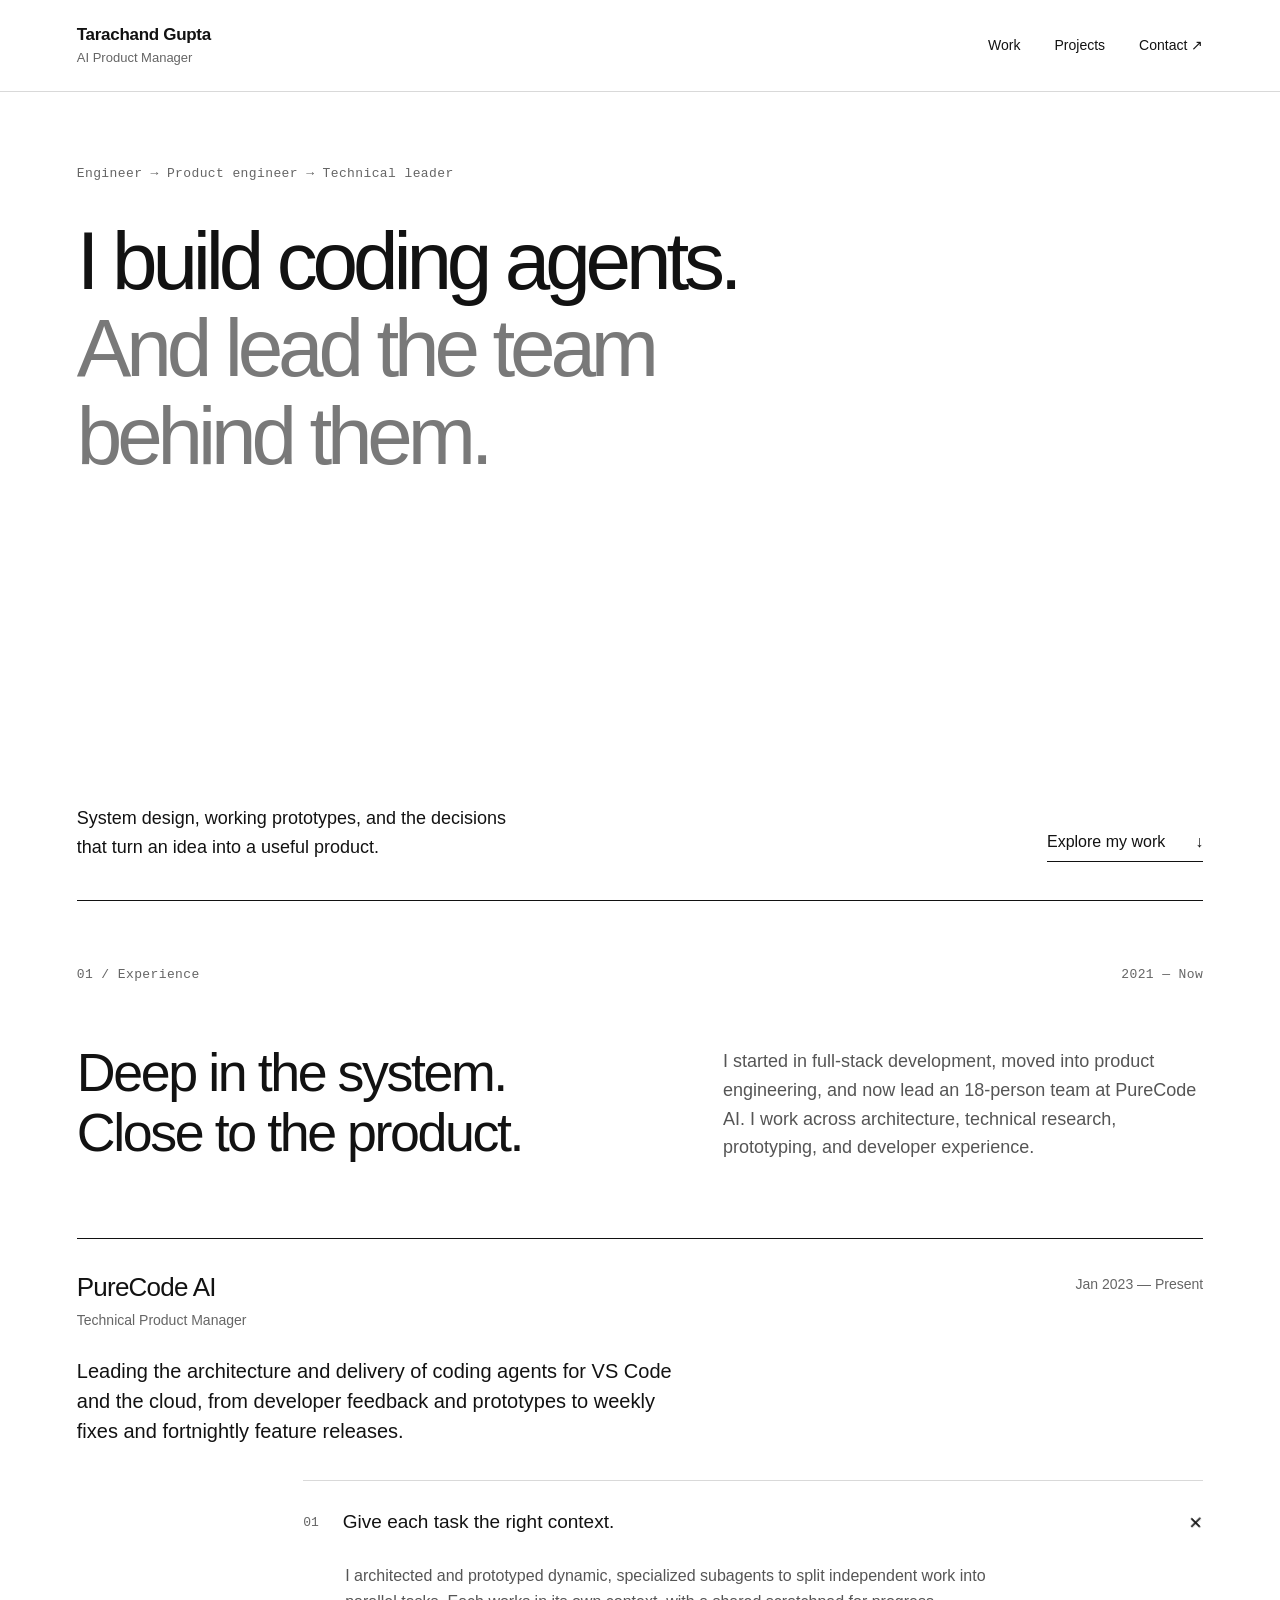
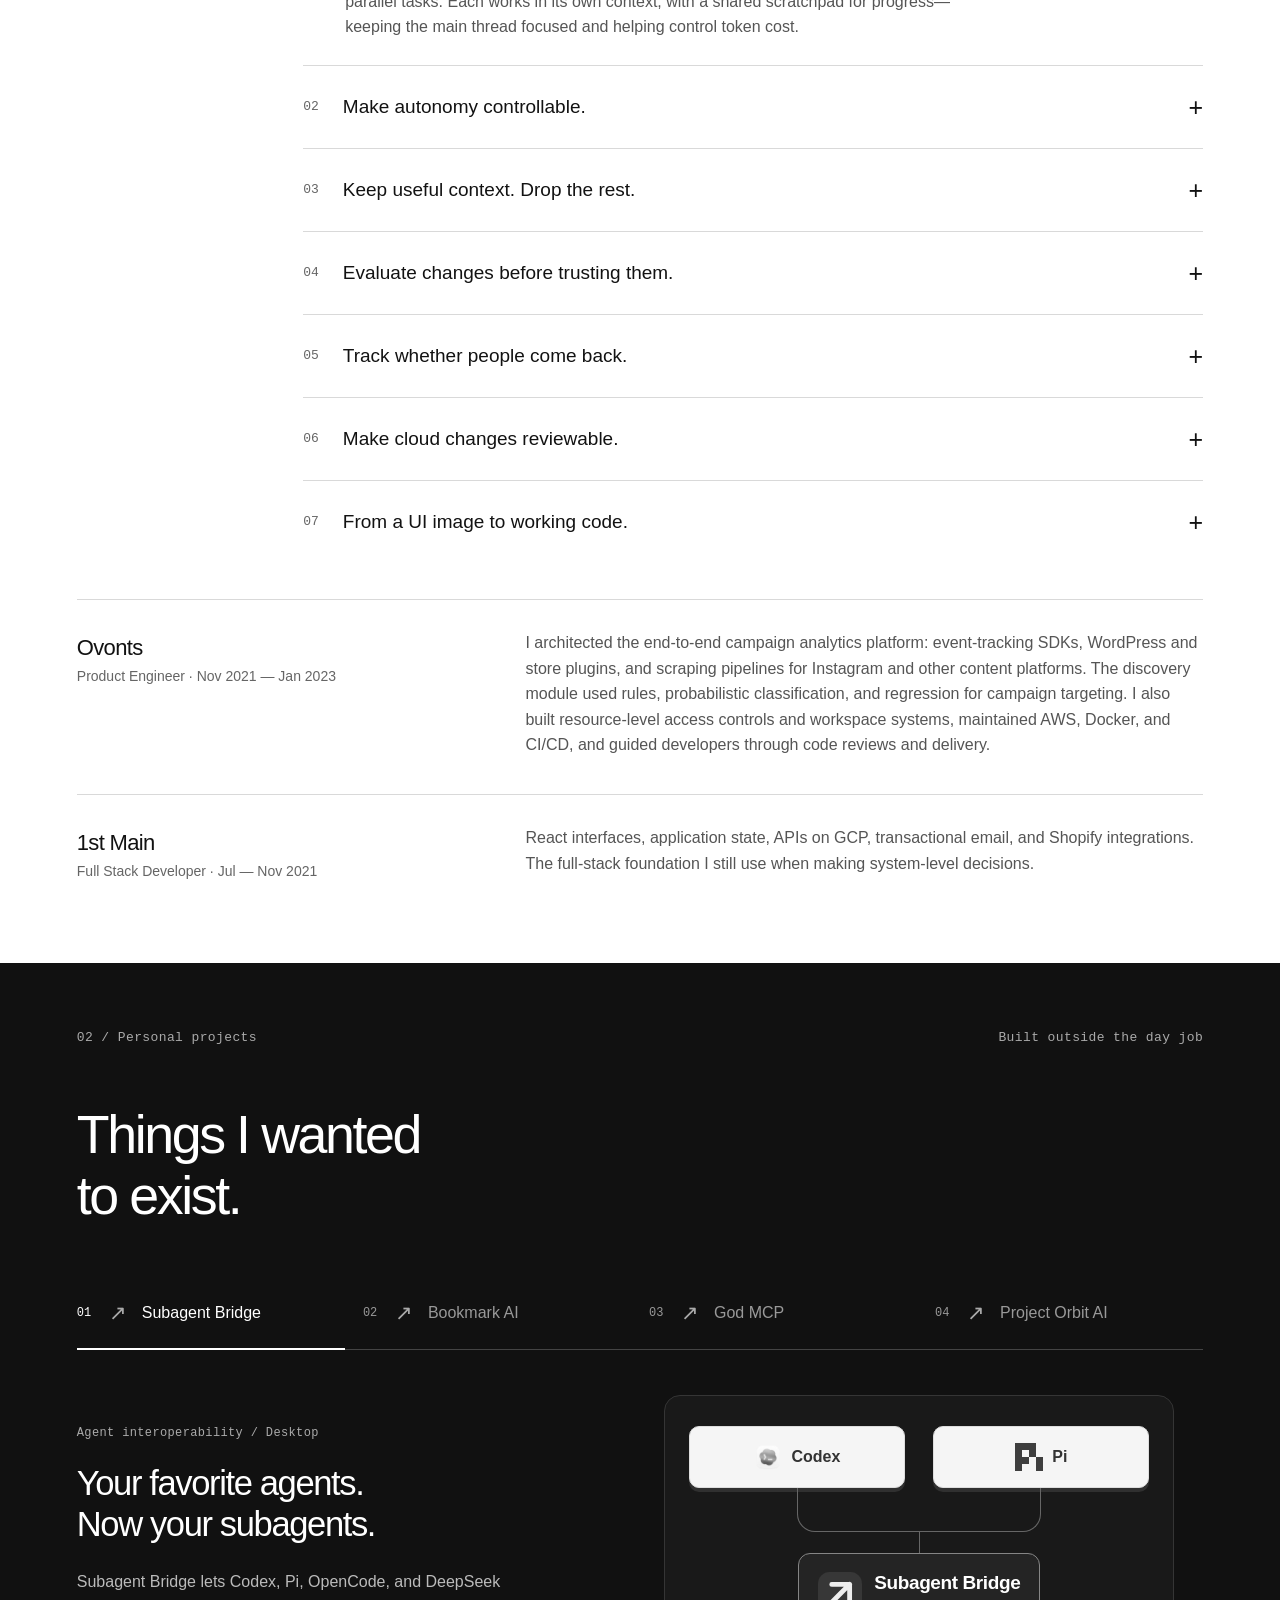
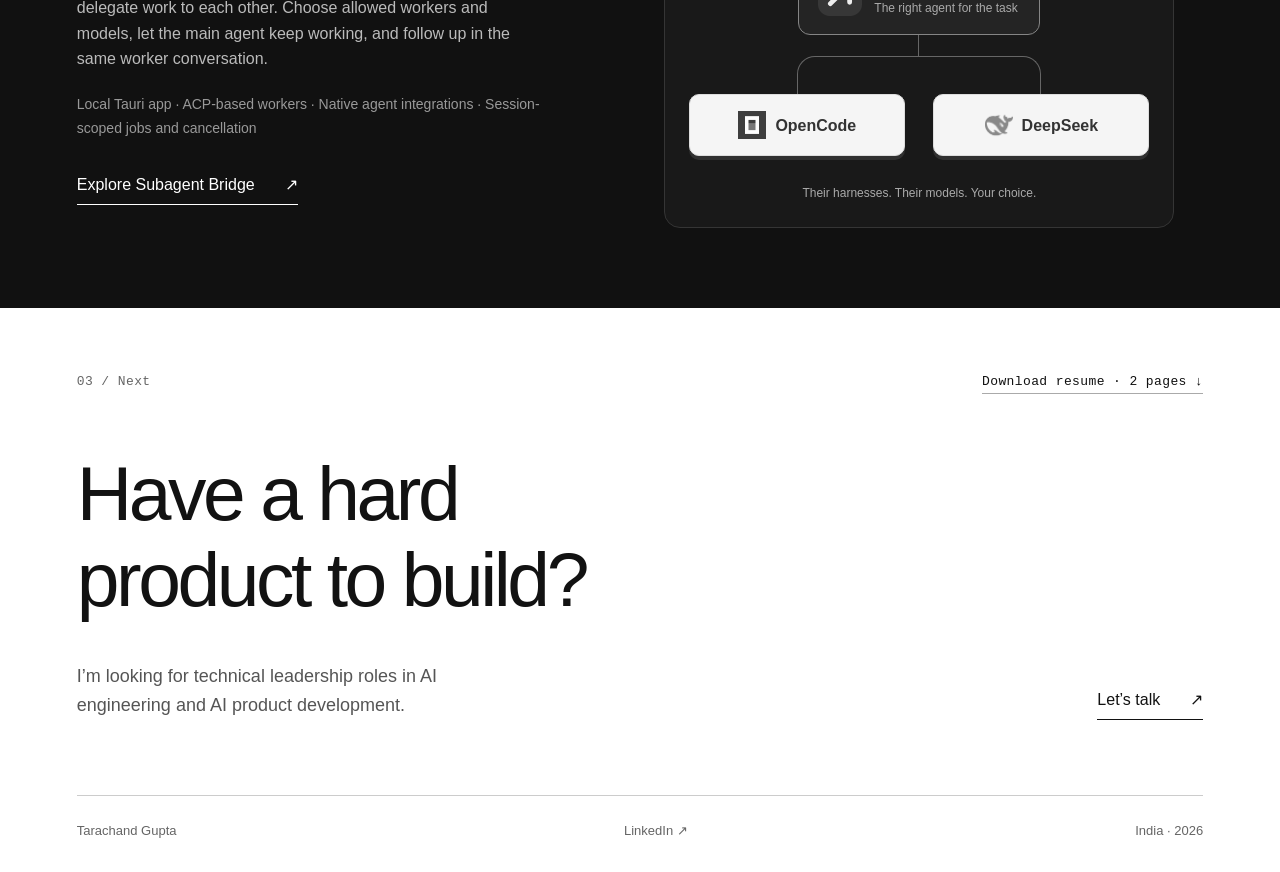
==== commit ff650b1f: "Add God MCP product page and direct project launch links" ====
--- a/index.html
+++ b/index.html
@@ -1,11 +1,11 @@
 <!doctype html>
 <html lang="en">
-<head><meta charset="utf-8"><meta name="viewport" content="width=device-width,initial-scale=1"><meta name="description" content="Tarachand Gupta — AI Product Manager, coding agents, and software built end to end."><title>Tarachand Gupta — AI Product Manager</title><link rel="icon" type="image/svg+xml" href="data:image/svg+xml,%3Csvg xmlns='http://www.w3.org/2000/svg' viewBox='0 0 64 64'%3E%3Crect width='64' height='64' fill='%23000'/%3E%3Ctext x='8' y='44' fill='%23fff' font-family='Arial' font-size='32'%3ETG%3C/text%3E%3C/svg%3E"><link rel="stylesheet" href="style.css"><script defer src="app.js"></script></head>
+<head><meta charset="utf-8"><meta name="viewport" content="width=device-width,initial-scale=1"><meta name="description" content="Tarachand Gupta — AI Product Manager, coding agents, and software built end to end."><title>Tarachand Gupta — AI Product Manager</title><link rel="icon" type="image/svg+xml" href="data:image/svg+xml,%3Csvg xmlns='http://www.w3.org/2000/svg' viewBox='0 0 64 64'%3E%3Crect width='64' height='64' fill='%23000'/%3E%3Ctext x='8' y='44' fill='%23fff' font-family='Arial' font-size='32'%3ETG%3C/text%3E%3C/svg%3E"><link rel="stylesheet" href="style.css?v=b9f024e1b0d9"><script defer src="app.js?v=e5bc640813d5"></script></head>
 <body><a class="skip" href="#work">Skip to work</a>
 <header class="nav"><a class="wordmark" href="#top">Tarachand Gupta<span>AI Product Manager</span></a><nav aria-label="Main navigation"><a href="#work">Work</a><a href="#projects">Projects</a><a href="#contact">Contact <span aria-hidden="true">↗</span></a></nav></header>
 <main id="top"><section class="hero" aria-labelledby="hero-title"><div class="eyebrow">Engineer → Product engineer → Technical leader</div><h1 id="hero-title">I build coding agents.<br><span>And lead the team<br>behind them.</span></h1><div class="hero-bottom"><p>System design, working prototypes, and the decisions that turn an idea into a useful product.</p><a class="text-link" href="#work">Explore my work <span aria-hidden="true">↓</span></a></div><div class="hero-rule" aria-hidden="true"></div></section>
 <section class="work section" id="work"><div class="section-label"><span>01 / Experience</span><span>2021 — Now</span></div><div class="work-intro"><h2>Deep in the system.<br>Close to the product.</h2><p>I started in full-stack development, moved into product engineering, and now lead an 18-person team at PureCode AI. I work across architecture, technical research, prototyping, and developer experience.</p></div><article class="current-role"><div class="role-header"><div><h3>PureCode AI</h3><p>Technical Product Manager</p></div><span>Jan 2023 — Present</span></div><p class="role-summary">Leading the architecture and delivery of coding agents for VS Code and the cloud, from developer feedback and prototypes to weekly fixes and fortnightly feature releases.</p><div class="decisions"><details open><summary><span class="index">01</span>Give each task the right context.<span class="expand" aria-hidden="true">+</span></summary><p>I architected and prototyped dynamic, specialized subagents to split independent work into parallel tasks. Each works in its own context, with a shared scratchpad for progress—keeping the main thread focused and helping control token cost.</p></details><details><summary><span class="index">02</span>Make autonomy controllable.<span class="expand" aria-hidden="true">+</span></summary><p>I led permission controls for tools and terminal commands, protected files and folders, and ways for agents to ask for clarification. Developers choose what an agent can do, and which decisions need their input.</p></details><details><summary><span class="index">03</span>Keep useful context. Drop the rest.<span class="expand" aria-hidden="true">+</span></summary><p>I led six months of context engineering improvements in early 2026, raising internally measured task success from 82% to 90–95%. Prompt caching, pruning stale tool outputs, and summarization also delivered an internally estimated 3x improvement in token-cost efficiency. The work includes hybrid retrieval, reranking, repository maps, and file-based memory.</p></details><details><summary><span class="index">04</span>Evaluate changes before trusting them.<span class="expand" aria-hidden="true">+</span></summary><p>We use Langfuse and reasoning models as LLM judges to evaluate every new model and prompt improvement. We update the judge as our evaluation needs change.</p></details><details><summary><span class="index">05</span>Track whether people come back.<span class="expand" aria-hidden="true">+</span></summary><p>Monthly paid-subscriber retention improved from 65% to 70% over eight months. Monthly enterprise customer retention was 90%, counting existing customers and excluding new sign-ups. These are internal product metrics.</p></details><details><summary><span class="index">06</span>Make cloud changes reviewable.<span class="expand" aria-hidden="true">+</span></summary><p>I guide Cloud Agent architecture for repository-connected work in isolated execution environments. Checkpoints, model fallback, and validation-to-pull-request workflows give developers ways to review and recover agent changes.</p></details><details><summary><span class="index">07</span>From a UI image to working code.<span class="expand" aria-hidden="true">+</span></summary><p>Earlier at PureCode, I designed an image-to-code ML pipeline using YOLOv7-based UI detection and an intermediate DSL, built training-data tools, and engineered a transpiler for multiple frontend frameworks. I also helped build chat-based UI iteration and the subscription, payment, and workspace systems around the product.</p></details></div></article><div class="past-role"><div><h3>Ovonts</h3><p>Product Engineer · Nov 2021 — Jan 2023</p></div><p>I architected the end-to-end campaign analytics platform: event-tracking SDKs, WordPress and store plugins, and scraping pipelines for Instagram and other content platforms. The discovery module used rules, probabilistic classification, and regression for campaign targeting. I also built resource-level access controls and workspace systems, maintained AWS, Docker, and CI/CD, and guided developers through code reviews and delivery.</p></div><div class="past-role"><div><h3>1st Main</h3><p>Full Stack Developer · Jul — Nov 2021</p></div><p>React interfaces, application state, APIs on GCP, transactional email, and Shopify integrations. The full-stack foundation I still use when making system-level decisions.</p></div></section>
-<section class="projects section" id="projects"><div class="section-label"><span>02 / Personal projects</span><span>Built outside the day job</span></div><h2>Things I wanted<br>to exist.</h2><div class="project-tabs" role="tablist" aria-label="Personal projects"><button id="tab-bridge" role="tab" aria-selected="true" aria-controls="panel-bridge" tabindex="0">01 <span>Subagent Bridge</span></button><button id="tab-bookmark" role="tab" aria-selected="false" aria-controls="panel-bookmark" tabindex="-1">02 <span>Bookmark AI</span></button><button id="tab-god" role="tab" aria-selected="false" aria-controls="panel-god" tabindex="-1">03 <span>God MCP</span></button><button id="tab-orbit" role="tab" aria-selected="false" aria-controls="panel-orbit" tabindex="-1">04 <span>Project Orbit AI</span></button></div>
+<section class="projects section" id="projects"><div class="section-label"><span>02 / Personal projects</span><span>Built outside the day job</span></div><h2>Things I wanted<br>to exist.</h2><div class="project-tabs" role="tablist" aria-label="Personal projects"><div class="project-tab-row" role="presentation"><button id="tab-bridge" role="tab" aria-selected="true" aria-controls="panel-bridge" tabindex="0"><span class="project-number">01</span><span class="project-name">Subagent Bridge</span></button><a class="project-launch" href="https://tarachand-gupta.github.io/subagent-bridge-site/" target="_blank" rel="noopener noreferrer" aria-label="Open Subagent Bridge website in a new tab" title="Open Subagent Bridge website"><span aria-hidden="true">↗</span></a></div><div class="project-tab-row" role="presentation"><button id="tab-bookmark" role="tab" aria-selected="false" aria-controls="panel-bookmark" tabindex="-1"><span class="project-number">02</span><span class="project-name">Bookmark AI</span></button><a class="project-launch" href="https://bookmark-ai.cloud" target="_blank" rel="noopener noreferrer" aria-label="Open Bookmark AI website in a new tab" title="Open Bookmark AI website"><span aria-hidden="true">↗</span></a></div><div class="project-tab-row" role="presentation"><button id="tab-god" role="tab" aria-selected="false" aria-controls="panel-god" tabindex="-1"><span class="project-number">03</span><span class="project-name">God MCP</span></button><a class="project-launch" href="god-mcp/" target="_blank" rel="noopener noreferrer" aria-label="Open God MCP website in a new tab" title="Open God MCP website"><span aria-hidden="true">↗</span></a></div><div class="project-tab-row" role="presentation"><button id="tab-orbit" role="tab" aria-selected="false" aria-controls="panel-orbit" tabindex="-1"><span class="project-number">04</span><span class="project-name">Project Orbit AI</span></button><a class="project-launch" href="https://project-orbit-opal.vercel.app" target="_blank" rel="noopener noreferrer" aria-label="Open Project Orbit AI website in a new tab" title="Open Project Orbit AI website"><span aria-hidden="true">↗</span></a></div></div>
 <div class="project-panel" id="panel-bridge" role="tabpanel" aria-labelledby="tab-bridge" tabindex="0"><div class="project-copy"><span class="eyebrow">Agent interoperability / Desktop</span><h3>Your favorite agents.<br>Now your subagents.</h3><p>Subagent Bridge lets Codex, Pi, OpenCode, and DeepSeek delegate work to each other. Choose allowed workers and models, let the main agent keep working, and follow up in the same worker conversation.</p><p class="technical">Local Tauri app · ACP-based workers · Native agent integrations · Session-scoped jobs and cancellation</p><a class="text-link" href="https://tarachand-gupta.github.io/subagent-bridge-site/" target="_blank" rel="noopener noreferrer">Explore Subagent Bridge <span aria-hidden="true">↗</span></a></div><div class="bridge-network" role="img" aria-label="Codex, Pi, OpenCode, and DeepSeek connected through Subagent Bridge. Each can delegate to another as a subagent using its own harness and models.">
   <div class="bridge-agents"><div class="bridge-agent"><img src="assets/agents/codex.png" width="28" height="28" alt=""><span>Codex</span></div><div class="bridge-agent"><img src="assets/agents/pi.svg" width="28" height="28" alt=""><span>Pi</span></div></div>
   <div class="bridge-connections" aria-hidden="true"></div>
@@ -15,6 +15,6 @@
   <p class="bridge-caption">Their harnesses. Their models. Your choice.</p>
 </div></div>
 <div class="project-panel" id="panel-bookmark" role="tabpanel" aria-labelledby="tab-bookmark" tabindex="0" hidden><div class="project-copy"><span class="eyebrow">Personal knowledge / Cross-platform</span><h3>Find what you saved.<br>Even if you forgot the words.</h3><p>Bookmark AI organizes saved pages and finds them by meaning. It connects a searchable library, saved tab sessions, live tabs, and an assistant that can search your bookmarks.</p><p class="technical">Shared search and ingestion engine · Semantic + full-text retrieval · Web, browser extensions, mobile, and macOS clients</p><a class="text-link" href="https://bookmark-ai.cloud" target="_blank" rel="noopener noreferrer">Visit Bookmark AI <span aria-hidden="true">↗</span></a></div><figure class="project-visual"><img src="assets/bookmark-library.jpg" alt="Bookmark AI library showing saved pages, collections, and search" width="1440" height="900" loading="lazy"><figcaption>Bookmark AI / Library</figcaption></figure></div>
-<div class="project-panel" id="panel-god" role="tabpanel" aria-labelledby="tab-god" tabindex="0" hidden><div class="project-copy"><span class="eyebrow">Developer tools / Python</span><h3>An MCP server<br>that creates MCP servers.</h3><p>An agent should be able to build a missing integration. God MCP generates Python tool servers and installs them into selected coding agents through host-specific adapters, preserving existing configuration.</p><p class="technical">Python · FastMCP · Agent discovery · Extensible adapters · User and workspace configuration</p><p class="project-note">Compatibility checked with Codex and Pi. Activation follows each host’s reload rules.</p></div><div class="mcp-diagram" role="img" aria-label="An agent defines a tool. God MCP generates its server and registers it with selected agent hosts."><div><span>01</span><strong>Define the tool</strong><small>Description + schema + implementation</small></div><span class="flow-line" aria-hidden="true"></span><div><span>02</span><strong>God MCP</strong><small>Generate the server</small></div><span class="flow-line" aria-hidden="true"></span><div><span>03</span><strong>Choose the agents</strong><small>Discover, select, and register</small></div></div></div>
+<div class="project-panel" id="panel-god" role="tabpanel" aria-labelledby="tab-god" tabindex="0" hidden><div class="project-copy"><span class="eyebrow">Developer tools / Open source</span><h3>Turn anything<br>into MCP.</h3><p>Your agent writes the missing integration. God MCP turns its tool definitions and Python code into a local MCP server, then registers it with the coding agents you choose.</p><p class="technical">Python / FastMCP · 8 host adapters · Preview before installing · Existing settings preserved</p><p class="project-note">Tool discovery checked in Codex; generated tool invocation checked with Pi’s MCP client.</p><div class="project-links"><a class="text-link" href="god-mcp/" target="_blank" rel="noopener noreferrer">Explore God MCP <span aria-hidden="true">↗</span></a><a class="text-link" href="https://github.com/Tarachand-Gupta/god-mcp" target="_blank" rel="noopener noreferrer">View source <span aria-hidden="true">↗</span></a></div></div><div class="mcp-diagram" role="img" aria-label="An agent defines a tool. God MCP generates its server and registers it with selected agent hosts."><div><span>01</span><strong>Define the tool</strong><small>Description + schema + implementation</small></div><span class="flow-line" aria-hidden="true"></span><div><span>02</span><strong>God MCP</strong><small>Generate the server</small></div><span class="flow-line" aria-hidden="true"></span><div><span>03</span><strong>Choose the agents</strong><small>Discover, select, and register</small></div></div></div>
 <div class="project-panel" id="panel-orbit" role="tabpanel" aria-labelledby="tab-orbit" tabindex="0" hidden><div class="project-copy"><span class="eyebrow">Generative AI / Interactive 3D</span><h3>Describe an object.<br>Then play with it.</h3><p>A 3D sandbox where prompts become objects you can interact with. Generate a vehicle, get in, and drive it. Refine an object with another prompt.</p><p class="technical">React Three Fiber · Rapier physics · Schema-validated object generation · Local templates when no model is available</p><a class="text-link" href="https://project-orbit-opal.vercel.app" target="_blank" rel="noopener noreferrer">Explore Project Orbit AI <span aria-hidden="true">↗</span></a></div><figure class="project-visual orbit"><img src="assets/project-orbit.png" alt="Project Orbit AI gameplay in a low-poly 3D world" width="1440" height="900" loading="lazy"><figcaption>Project Orbit AI / Sandbox</figcaption></figure></div></section>
 <section class="contact section" id="contact"><div class="section-label"><span>03 / Next</span><a href="Tarachand-Gupta-Resume.pdf" download>Download resume · 2 pages <span aria-hidden="true">↓</span></a></div><h2>Have a hard<br>product to build?</h2><div class="contact-bottom"><p>I’m looking for technical leadership roles in AI engineering and AI product development.</p><a class="text-link" href="mailto:tarachandragupta2784@gmail.com">Let’s talk <span aria-hidden="true">↗</span></a></div></section></main><footer><span>Tarachand Gupta</span><a href="https://www.linkedin.com/in/tarachand-gupta/" target="_blank" rel="noopener noreferrer">LinkedIn <span aria-hidden="true">↗</span></a><span>India · 2026</span></footer></body></html>
--- a/style.css
+++ b/style.css
@@ -23,3 +23,8 @@
 @media(min-width:651px) and (max-width:1100px){.bridge-network{padding:24px 16px 20px}.bridge-agents{gap:20px}.bridge-agent{font-size:13px;padding:13px 7px;gap:7px}.bridge-agent img{width:24px;height:24px}.bridge-connections{width:calc(50% + 10px)}.bridge-hub{padding:14px 12px;gap:9px}.bridge-hub strong{font-size:17px}.bridge-hub small{font-size:10px}.bridge-mark{width:36px;height:36px}.bridge-caption{font-size:11px!important}}
 @media(max-width:650px){.bridge-network{max-width:430px;padding:26px 18px 22px}.bridge-agents{gap:20px}.bridge-agent{font-size:14px;padding:14px 8px;gap:8px}.bridge-agent img{width:25px;height:25px}.bridge-connections{width:calc(50% + 10px);height:36px}.bridge-connections-lower{height:32px}.bridge-hub{padding:15px 13px;gap:10px}.bridge-hub strong{font-size:18px}.bridge-mark{width:40px;height:40px}.bridge-hub small{font-size:11px}.bridge-caption{font-size:11px!important}}
 @media(max-width:370px){.bridge-network{padding-inline:12px}.bridge-agents{gap:16px}.bridge-agent{font-size:12px;padding:13px 6px;gap:6px}.bridge-agent img{width:22px;height:22px}.bridge-connections{width:calc(50% + 8px)}.bridge-hub strong{font-size:16px}.bridge-hub small{font-size:10px}.bridge-mark{width:32px;height:32px}.bridge-hub{gap:8px;padding:14px 10px}.bridge-caption{font-size:10px!important}}
+
+/* Separate launch links keep every project row selectable without nested controls. */
+.project-tab-row{position:relative;min-width:0}.project-tabs .project-tab-row button{display:grid;grid-template-columns:20px minmax(0,1fr);align-items:center;gap:45px;width:100%;min-height:72px;padding:17px 0;margin:0}.project-tabs .project-tab-row button span{margin:0}.project-tabs .project-tab-row .project-number{font:12px ui-monospace,SFMono-Regular,monospace}.project-tabs .project-tab-row .project-name{font-size:16px;line-height:1.4}.project-launch{position:absolute;left:23px;top:50%;transform:translateY(-50%);width:36px;height:44px;display:grid;place-items:center;color:#aaa;font-size:21px;transition:color .2s,background .2s;border-radius:3px}.project-launch:hover{color:#fff;background:#292929}.project-launch span{display:block;transition:transform .2s}.project-launch:hover span{transform:translate(2px,-2px)}.project-links{display:flex;gap:28px;flex-wrap:wrap}.project-links .text-link{gap:16px}.project-tabs:focus-within{scroll-margin-top:100px}
+@media(max-width:900px){.project-tabs .project-tab-row .project-name{font-size:15px}.project-tabs .project-tab-row button{min-height:65px}}
+@media(max-width:420px){.project-tabs{gap:0 12px}.project-tabs .project-tab-row button{gap:33px;grid-template-columns:16px 1fr}.project-tabs .project-tab-row .project-name{font-size:13px}.project-launch{left:17px;width:29px}.project-tabs .project-tab-row .project-number{font-size:11px}}
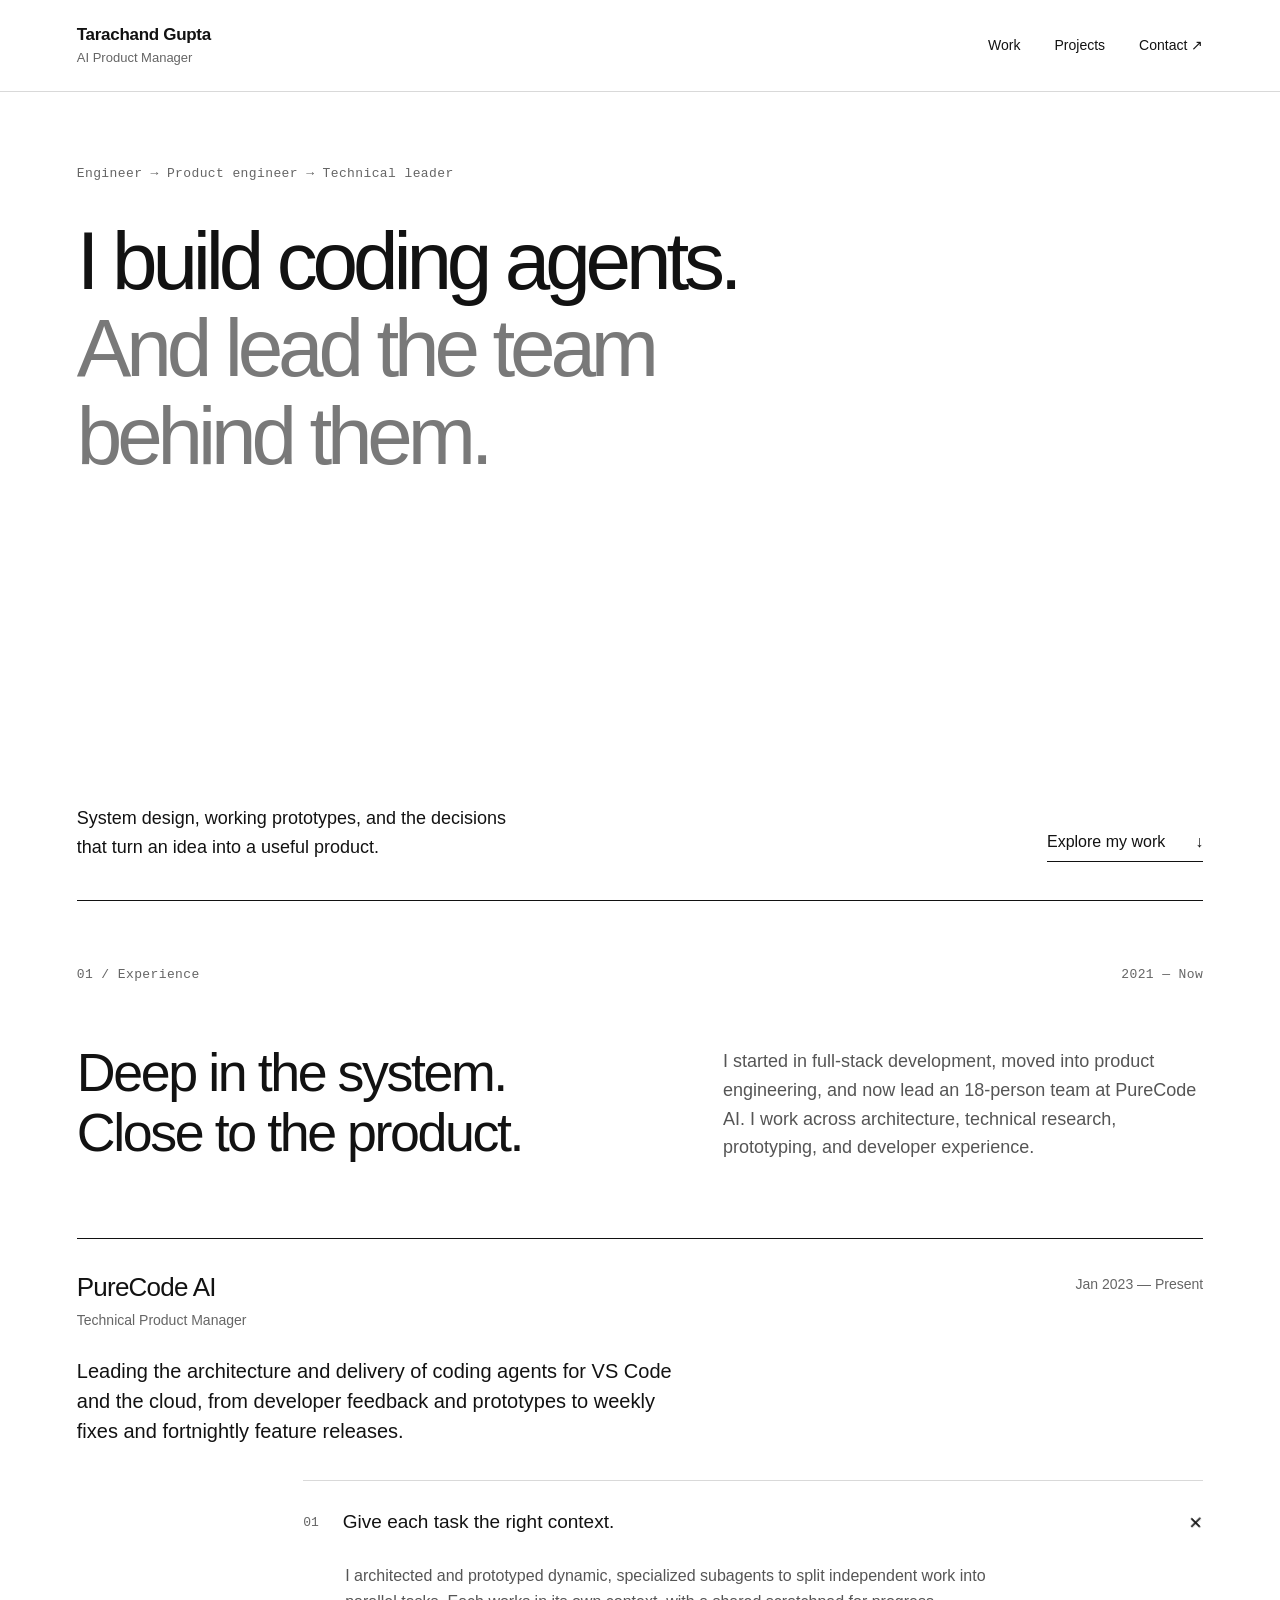
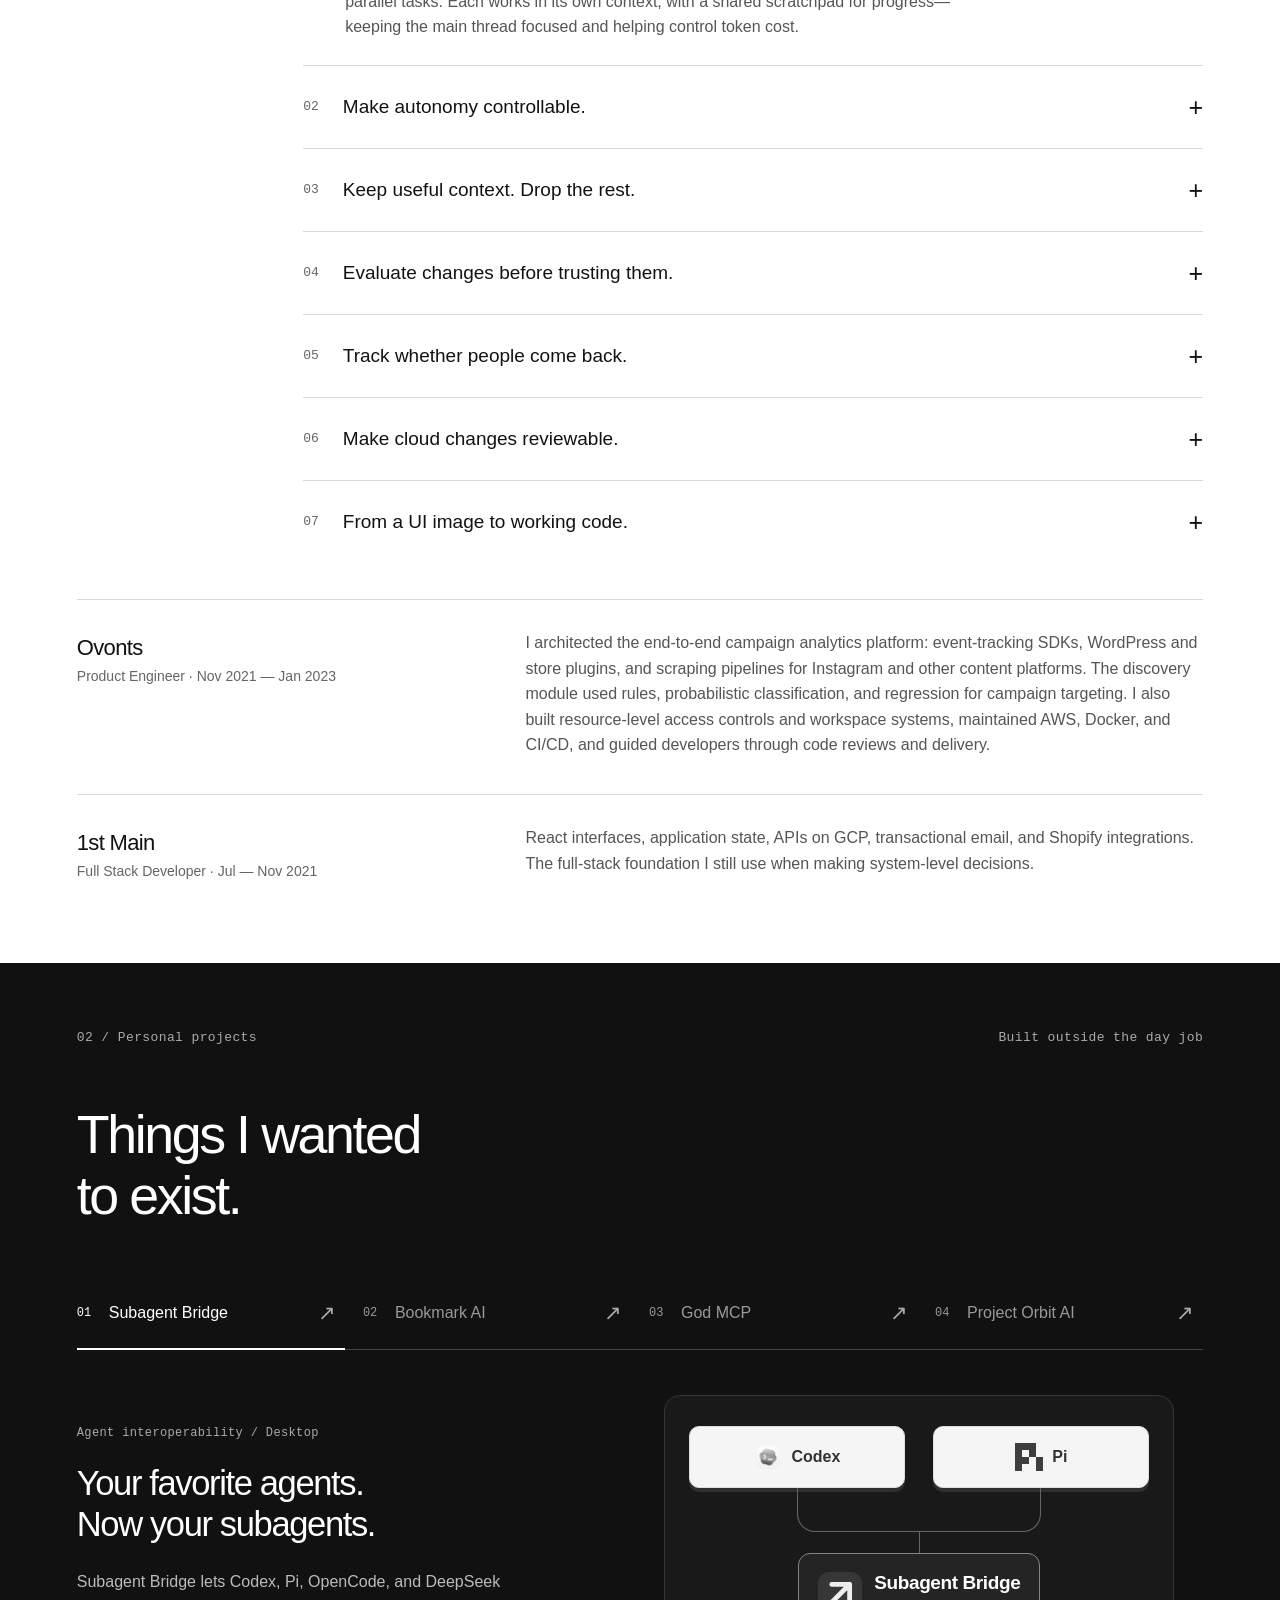
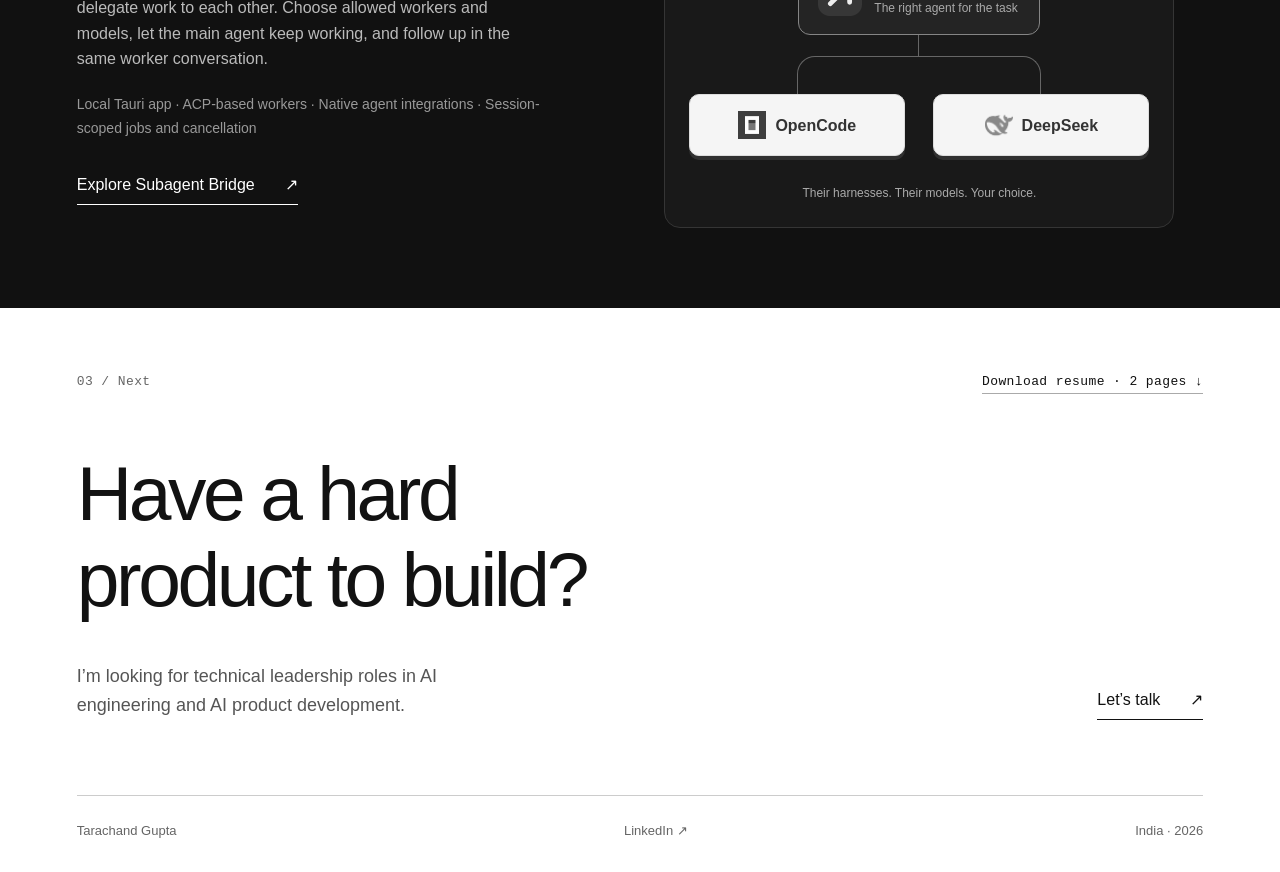
==== commit c0adec17: "Place project launch arrows at the right edge" ====
--- a/index.html
+++ b/index.html
@@ -1,6 +1,6 @@
 <!doctype html>
 <html lang="en">
-<head><meta charset="utf-8"><meta name="viewport" content="width=device-width,initial-scale=1"><meta name="description" content="Tarachand Gupta — AI Product Manager, coding agents, and software built end to end."><title>Tarachand Gupta — AI Product Manager</title><link rel="icon" type="image/svg+xml" href="data:image/svg+xml,%3Csvg xmlns='http://www.w3.org/2000/svg' viewBox='0 0 64 64'%3E%3Crect width='64' height='64' fill='%23000'/%3E%3Ctext x='8' y='44' fill='%23fff' font-family='Arial' font-size='32'%3ETG%3C/text%3E%3C/svg%3E"><link rel="stylesheet" href="style.css?v=b9f024e1b0d9"><script defer src="app.js?v=e5bc640813d5"></script></head>
+<head><meta charset="utf-8"><meta name="viewport" content="width=device-width,initial-scale=1"><meta name="description" content="Tarachand Gupta — AI Product Manager, coding agents, and software built end to end."><title>Tarachand Gupta — AI Product Manager</title><link rel="icon" type="image/svg+xml" href="data:image/svg+xml,%3Csvg xmlns='http://www.w3.org/2000/svg' viewBox='0 0 64 64'%3E%3Crect width='64' height='64' fill='%23000'/%3E%3Ctext x='8' y='44' fill='%23fff' font-family='Arial' font-size='32'%3ETG%3C/text%3E%3C/svg%3E"><link rel="stylesheet" href="style.css?v=1833b5be709f"><script defer src="app.js?v=e5bc640813d5"></script></head>
 <body><a class="skip" href="#work">Skip to work</a>
 <header class="nav"><a class="wordmark" href="#top">Tarachand Gupta<span>AI Product Manager</span></a><nav aria-label="Main navigation"><a href="#work">Work</a><a href="#projects">Projects</a><a href="#contact">Contact <span aria-hidden="true">↗</span></a></nav></header>
 <main id="top"><section class="hero" aria-labelledby="hero-title"><div class="eyebrow">Engineer → Product engineer → Technical leader</div><h1 id="hero-title">I build coding agents.<br><span>And lead the team<br>behind them.</span></h1><div class="hero-bottom"><p>System design, working prototypes, and the decisions that turn an idea into a useful product.</p><a class="text-link" href="#work">Explore my work <span aria-hidden="true">↓</span></a></div><div class="hero-rule" aria-hidden="true"></div></section>
--- a/style.css
+++ b/style.css
@@ -25,6 +25,6 @@
 @media(max-width:370px){.bridge-network{padding-inline:12px}.bridge-agents{gap:16px}.bridge-agent{font-size:12px;padding:13px 6px;gap:6px}.bridge-agent img{width:22px;height:22px}.bridge-connections{width:calc(50% + 8px)}.bridge-hub strong{font-size:16px}.bridge-hub small{font-size:10px}.bridge-mark{width:32px;height:32px}.bridge-hub{gap:8px;padding:14px 10px}.bridge-caption{font-size:10px!important}}
 
 /* Separate launch links keep every project row selectable without nested controls. */
-.project-tab-row{position:relative;min-width:0}.project-tabs .project-tab-row button{display:grid;grid-template-columns:20px minmax(0,1fr);align-items:center;gap:45px;width:100%;min-height:72px;padding:17px 0;margin:0}.project-tabs .project-tab-row button span{margin:0}.project-tabs .project-tab-row .project-number{font:12px ui-monospace,SFMono-Regular,monospace}.project-tabs .project-tab-row .project-name{font-size:16px;line-height:1.4}.project-launch{position:absolute;left:23px;top:50%;transform:translateY(-50%);width:36px;height:44px;display:grid;place-items:center;color:#aaa;font-size:21px;transition:color .2s,background .2s;border-radius:3px}.project-launch:hover{color:#fff;background:#292929}.project-launch span{display:block;transition:transform .2s}.project-launch:hover span{transform:translate(2px,-2px)}.project-links{display:flex;gap:28px;flex-wrap:wrap}.project-links .text-link{gap:16px}.project-tabs:focus-within{scroll-margin-top:100px}
+.project-tab-row{position:relative;min-width:0}.project-tabs .project-tab-row button{display:grid;grid-template-columns:20px minmax(0,1fr);align-items:center;gap:12px;width:100%;min-height:72px;padding:17px 44px 17px 0;margin:0}.project-tabs .project-tab-row button span{margin:0}.project-tabs .project-tab-row .project-number{font:12px ui-monospace,SFMono-Regular,monospace}.project-tabs .project-tab-row .project-name{font-size:16px;line-height:1.4}.project-launch{position:absolute;right:0;top:50%;transform:translateY(-50%);width:36px;height:44px;display:grid;place-items:center;color:#aaa;font-size:21px;transition:color .2s,background .2s;border-radius:3px}.project-launch:hover{color:#fff;background:#292929}.project-launch span{display:block;transition:transform .2s}.project-launch:hover span{transform:translate(2px,-2px)}.project-links{display:flex;gap:28px;flex-wrap:wrap}.project-links .text-link{gap:16px}.project-tabs:focus-within{scroll-margin-top:100px}
 @media(max-width:900px){.project-tabs .project-tab-row .project-name{font-size:15px}.project-tabs .project-tab-row button{min-height:65px}}
-@media(max-width:420px){.project-tabs{gap:0 12px}.project-tabs .project-tab-row button{gap:33px;grid-template-columns:16px 1fr}.project-tabs .project-tab-row .project-name{font-size:13px}.project-launch{left:17px;width:29px}.project-tabs .project-tab-row .project-number{font-size:11px}}
+@media(max-width:420px){.project-tabs{gap:0 12px}.project-tabs .project-tab-row button{gap:8px;grid-template-columns:16px 1fr;padding-right:30px}.project-tabs .project-tab-row .project-name{font-size:13px}.project-launch{width:29px}.project-tabs .project-tab-row .project-number{font-size:11px}}
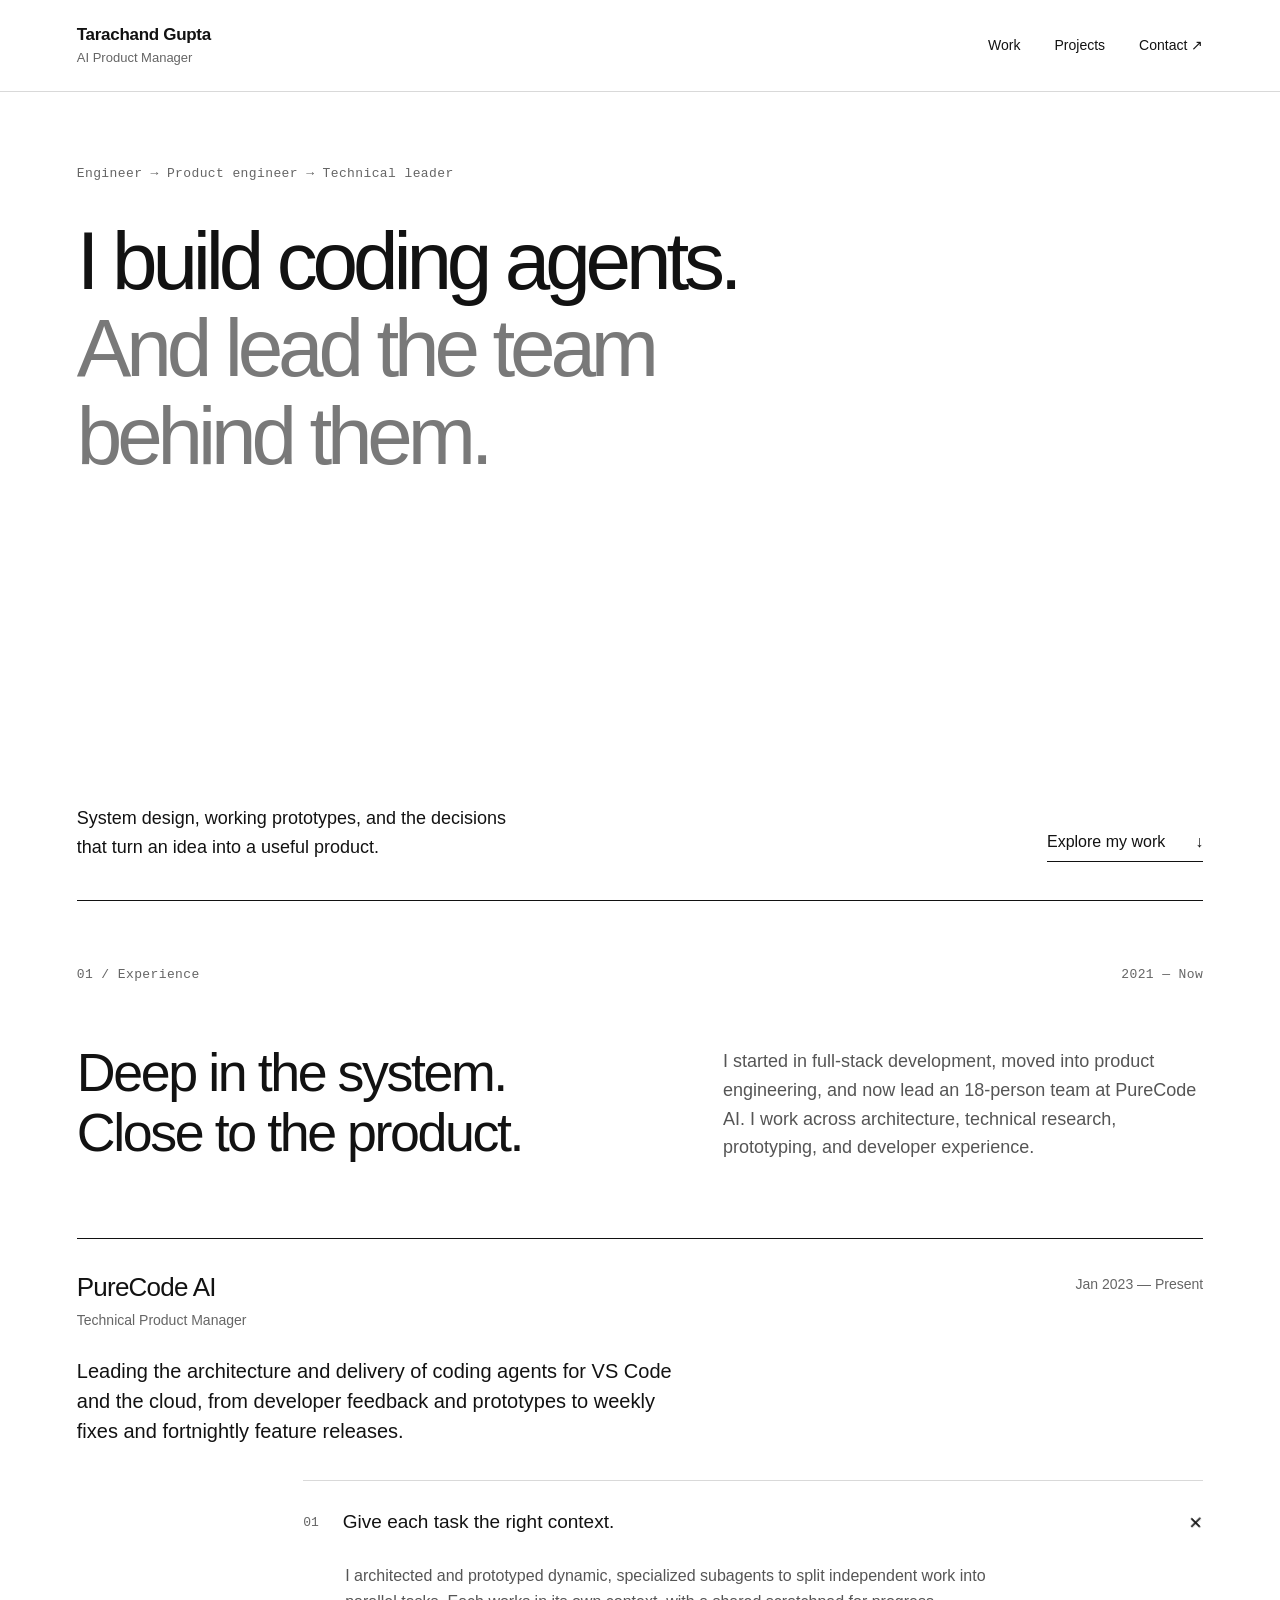
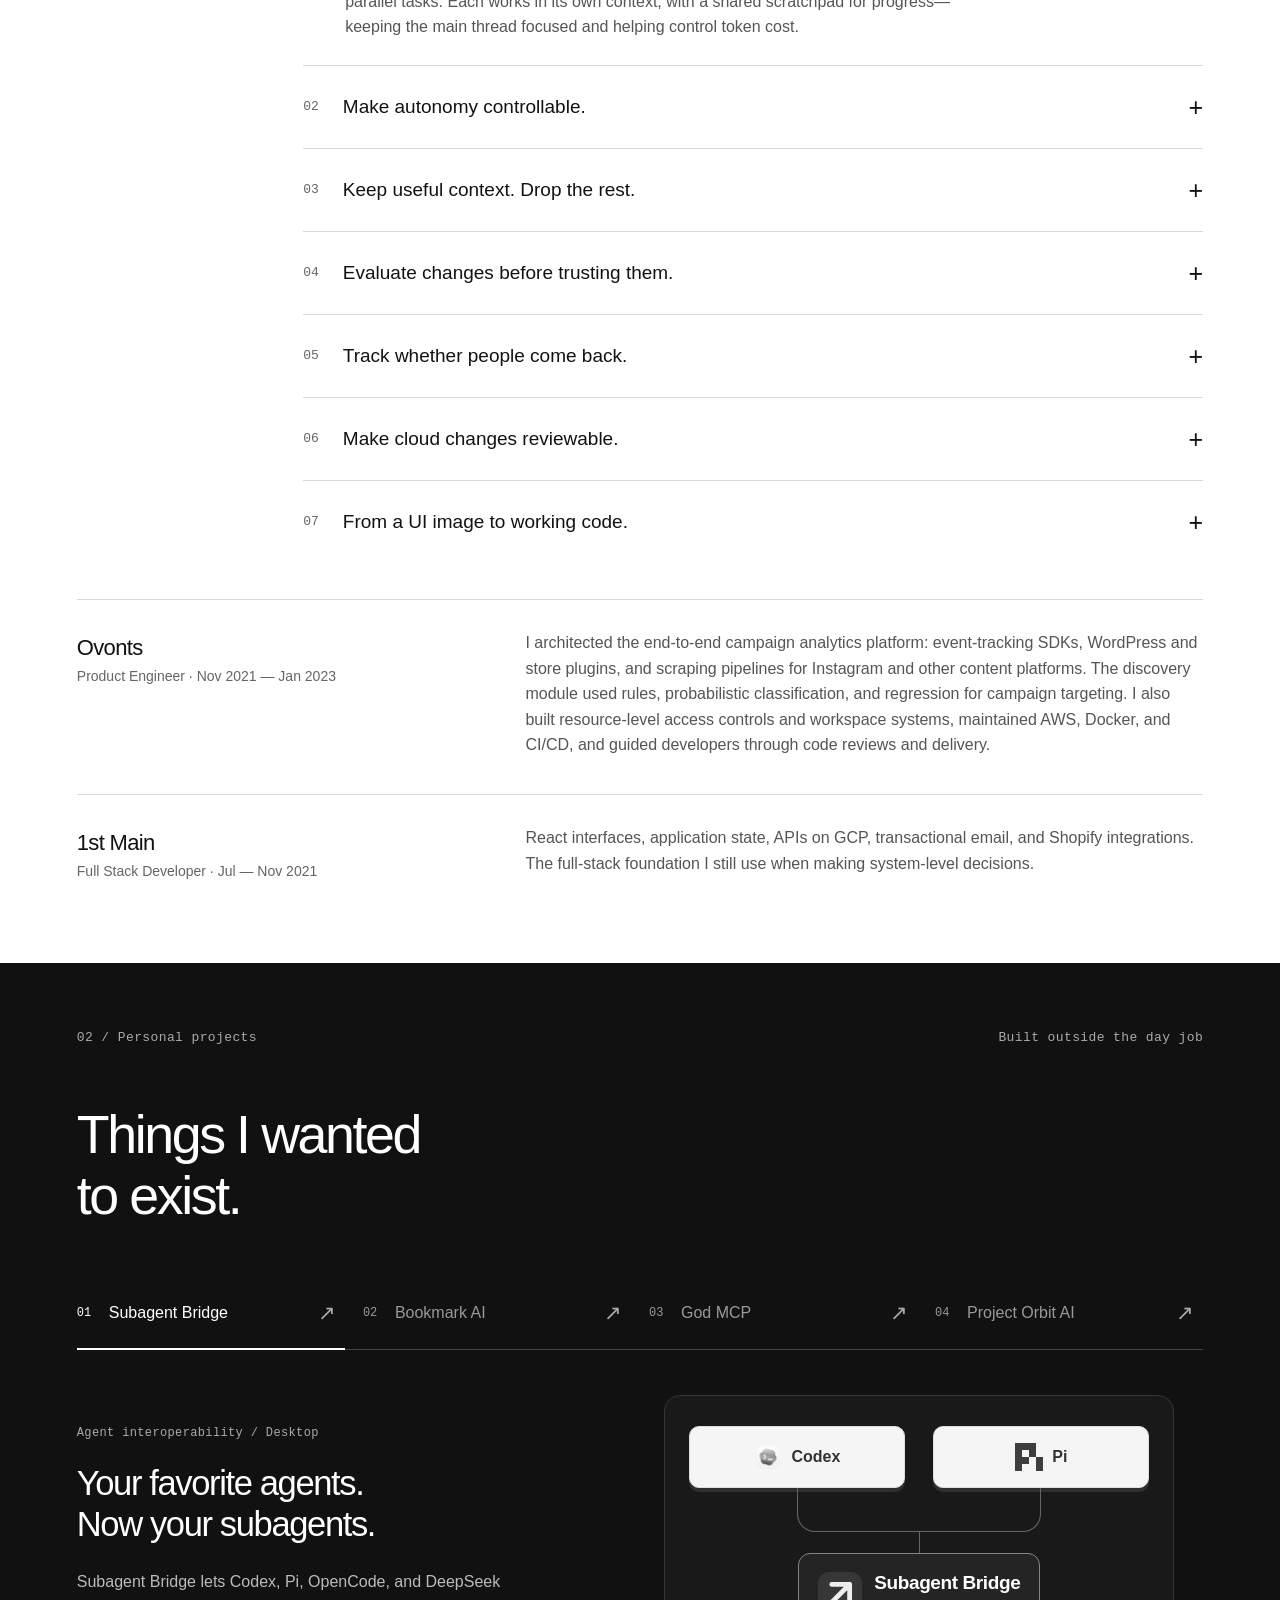
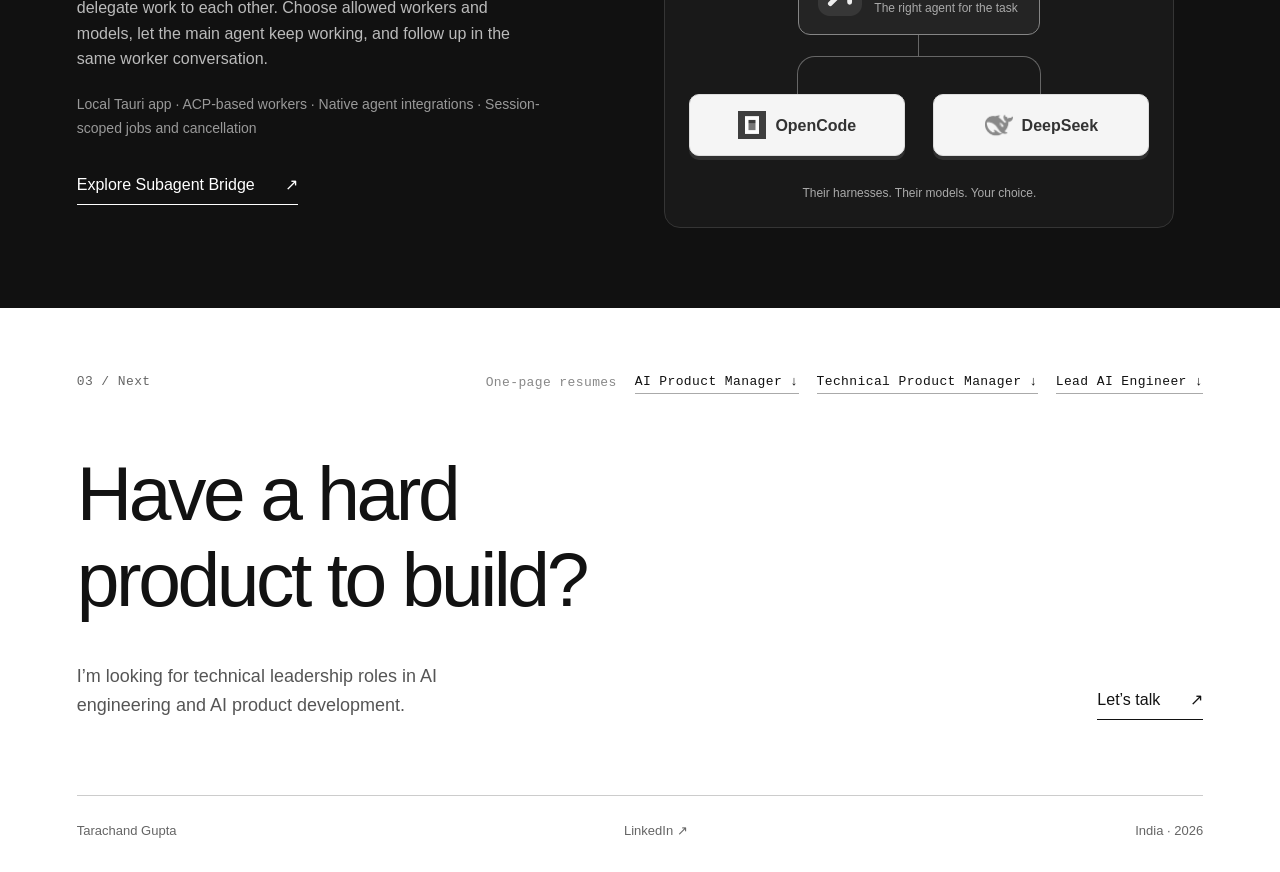
==== commit d8c751a5: "Add three one-page resumes for AI product and engineering roles" ====
--- a/index.html
+++ b/index.html
@@ -1,6 +1,6 @@
 <!doctype html>
 <html lang="en">
-<head><meta charset="utf-8"><meta name="viewport" content="width=device-width,initial-scale=1"><meta name="description" content="Tarachand Gupta — AI Product Manager, coding agents, and software built end to end."><title>Tarachand Gupta — AI Product Manager</title><link rel="icon" type="image/svg+xml" href="data:image/svg+xml,%3Csvg xmlns='http://www.w3.org/2000/svg' viewBox='0 0 64 64'%3E%3Crect width='64' height='64' fill='%23000'/%3E%3Ctext x='8' y='44' fill='%23fff' font-family='Arial' font-size='32'%3ETG%3C/text%3E%3C/svg%3E"><link rel="stylesheet" href="style.css?v=1833b5be709f"><script defer src="app.js?v=e5bc640813d5"></script></head>
+<head><meta charset="utf-8"><meta name="viewport" content="width=device-width,initial-scale=1"><meta name="description" content="Tarachand Gupta — AI Product Manager, coding agents, and software built end to end."><title>Tarachand Gupta — AI Product Manager</title><link rel="icon" type="image/svg+xml" href="data:image/svg+xml,%3Csvg xmlns='http://www.w3.org/2000/svg' viewBox='0 0 64 64'%3E%3Crect width='64' height='64' fill='%23000'/%3E%3Ctext x='8' y='44' fill='%23fff' font-family='Arial' font-size='32'%3ETG%3C/text%3E%3C/svg%3E"><link rel="stylesheet" href="style.css?v=34e13e3fbe83"><script defer src="app.js?v=e5bc640813d5"></script></head>
 <body><a class="skip" href="#work">Skip to work</a>
 <header class="nav"><a class="wordmark" href="#top">Tarachand Gupta<span>AI Product Manager</span></a><nav aria-label="Main navigation"><a href="#work">Work</a><a href="#projects">Projects</a><a href="#contact">Contact <span aria-hidden="true">↗</span></a></nav></header>
 <main id="top"><section class="hero" aria-labelledby="hero-title"><div class="eyebrow">Engineer → Product engineer → Technical leader</div><h1 id="hero-title">I build coding agents.<br><span>And lead the team<br>behind them.</span></h1><div class="hero-bottom"><p>System design, working prototypes, and the decisions that turn an idea into a useful product.</p><a class="text-link" href="#work">Explore my work <span aria-hidden="true">↓</span></a></div><div class="hero-rule" aria-hidden="true"></div></section>
@@ -17,4 +17,4 @@
 <div class="project-panel" id="panel-bookmark" role="tabpanel" aria-labelledby="tab-bookmark" tabindex="0" hidden><div class="project-copy"><span class="eyebrow">Personal knowledge / Cross-platform</span><h3>Find what you saved.<br>Even if you forgot the words.</h3><p>Bookmark AI organizes saved pages and finds them by meaning. It connects a searchable library, saved tab sessions, live tabs, and an assistant that can search your bookmarks.</p><p class="technical">Shared search and ingestion engine · Semantic + full-text retrieval · Web, browser extensions, mobile, and macOS clients</p><a class="text-link" href="https://bookmark-ai.cloud" target="_blank" rel="noopener noreferrer">Visit Bookmark AI <span aria-hidden="true">↗</span></a></div><figure class="project-visual"><img src="assets/bookmark-library.jpg" alt="Bookmark AI library showing saved pages, collections, and search" width="1440" height="900" loading="lazy"><figcaption>Bookmark AI / Library</figcaption></figure></div>
 <div class="project-panel" id="panel-god" role="tabpanel" aria-labelledby="tab-god" tabindex="0" hidden><div class="project-copy"><span class="eyebrow">Developer tools / Open source</span><h3>Turn anything<br>into MCP.</h3><p>Your agent writes the missing integration. God MCP turns its tool definitions and Python code into a local MCP server, then registers it with the coding agents you choose.</p><p class="technical">Python / FastMCP · 8 host adapters · Preview before installing · Existing settings preserved</p><p class="project-note">Tool discovery checked in Codex; generated tool invocation checked with Pi’s MCP client.</p><div class="project-links"><a class="text-link" href="god-mcp/" target="_blank" rel="noopener noreferrer">Explore God MCP <span aria-hidden="true">↗</span></a><a class="text-link" href="https://github.com/Tarachand-Gupta/god-mcp" target="_blank" rel="noopener noreferrer">View source <span aria-hidden="true">↗</span></a></div></div><div class="mcp-diagram" role="img" aria-label="An agent defines a tool. God MCP generates its server and registers it with selected agent hosts."><div><span>01</span><strong>Define the tool</strong><small>Description + schema + implementation</small></div><span class="flow-line" aria-hidden="true"></span><div><span>02</span><strong>God MCP</strong><small>Generate the server</small></div><span class="flow-line" aria-hidden="true"></span><div><span>03</span><strong>Choose the agents</strong><small>Discover, select, and register</small></div></div></div>
 <div class="project-panel" id="panel-orbit" role="tabpanel" aria-labelledby="tab-orbit" tabindex="0" hidden><div class="project-copy"><span class="eyebrow">Generative AI / Interactive 3D</span><h3>Describe an object.<br>Then play with it.</h3><p>A 3D sandbox where prompts become objects you can interact with. Generate a vehicle, get in, and drive it. Refine an object with another prompt.</p><p class="technical">React Three Fiber · Rapier physics · Schema-validated object generation · Local templates when no model is available</p><a class="text-link" href="https://project-orbit-opal.vercel.app" target="_blank" rel="noopener noreferrer">Explore Project Orbit AI <span aria-hidden="true">↗</span></a></div><figure class="project-visual orbit"><img src="assets/project-orbit.png" alt="Project Orbit AI gameplay in a low-poly 3D world" width="1440" height="900" loading="lazy"><figcaption>Project Orbit AI / Sandbox</figcaption></figure></div></section>
-<section class="contact section" id="contact"><div class="section-label"><span>03 / Next</span><a href="Tarachand-Gupta-Resume.pdf" download>Download resume · 2 pages <span aria-hidden="true">↓</span></a></div><h2>Have a hard<br>product to build?</h2><div class="contact-bottom"><p>I’m looking for technical leadership roles in AI engineering and AI product development.</p><a class="text-link" href="mailto:tarachandragupta2784@gmail.com">Let’s talk <span aria-hidden="true">↗</span></a></div></section></main><footer><span>Tarachand Gupta</span><a href="https://www.linkedin.com/in/tarachand-gupta/" target="_blank" rel="noopener noreferrer">LinkedIn <span aria-hidden="true">↗</span></a><span>India · 2026</span></footer></body></html>
+<section class="contact section" id="contact"><div class="section-label"><span>03 / Next</span><div class="resume-downloads" aria-label="One-page resumes"><span>One-page resumes</span><a href="Tarachand-Gupta-Resume.pdf" download>AI Product Manager <span aria-hidden="true">↓</span></a><a href="resumes/Tarachand-Gupta-Technical-Product-Manager-One-Page.pdf" download>Technical Product Manager <span aria-hidden="true">↓</span></a><a href="resumes/Tarachand-Gupta-Lead-AI-Engineer-One-Page.pdf" download>Lead AI Engineer <span aria-hidden="true">↓</span></a></div></div><h2>Have a hard<br>product to build?</h2><div class="contact-bottom"><p>I’m looking for technical leadership roles in AI engineering and AI product development.</p><a class="text-link" href="mailto:tarachandragupta2784@gmail.com">Let’s talk <span aria-hidden="true">↗</span></a></div></section></main><footer><span>Tarachand Gupta</span><a href="https://www.linkedin.com/in/tarachand-gupta/" target="_blank" rel="noopener noreferrer">LinkedIn <span aria-hidden="true">↗</span></a><span>India · 2026</span></footer></body></html>
--- a/style.css
+++ b/style.css
@@ -28,3 +28,6 @@
 .project-tab-row{position:relative;min-width:0}.project-tabs .project-tab-row button{display:grid;grid-template-columns:20px minmax(0,1fr);align-items:center;gap:12px;width:100%;min-height:72px;padding:17px 44px 17px 0;margin:0}.project-tabs .project-tab-row button span{margin:0}.project-tabs .project-tab-row .project-number{font:12px ui-monospace,SFMono-Regular,monospace}.project-tabs .project-tab-row .project-name{font-size:16px;line-height:1.4}.project-launch{position:absolute;right:0;top:50%;transform:translateY(-50%);width:36px;height:44px;display:grid;place-items:center;color:#aaa;font-size:21px;transition:color .2s,background .2s;border-radius:3px}.project-launch:hover{color:#fff;background:#292929}.project-launch span{display:block;transition:transform .2s}.project-launch:hover span{transform:translate(2px,-2px)}.project-links{display:flex;gap:28px;flex-wrap:wrap}.project-links .text-link{gap:16px}.project-tabs:focus-within{scroll-margin-top:100px}
 @media(max-width:900px){.project-tabs .project-tab-row .project-name{font-size:15px}.project-tabs .project-tab-row button{min-height:65px}}
 @media(max-width:420px){.project-tabs{gap:0 12px}.project-tabs .project-tab-row button{gap:8px;grid-template-columns:16px 1fr;padding-right:30px}.project-tabs .project-tab-row .project-name{font-size:13px}.project-launch{width:29px}.project-tabs .project-tab-row .project-number{font-size:11px}}
+
+/* Compact role-specific resume downloads. */
+.resume-downloads{display:flex;flex-wrap:wrap;align-items:center;justify-content:flex-end;gap:10px 18px}.resume-downloads>span{color:#888}.resume-downloads a{white-space:nowrap}@media(max-width:900px){.contact .section-label{align-items:flex-start}.resume-downloads{justify-content:flex-start;max-width:520px}}@media(max-width:600px){.contact .section-label{flex-direction:column;gap:18px}.resume-downloads{gap:12px 20px}}
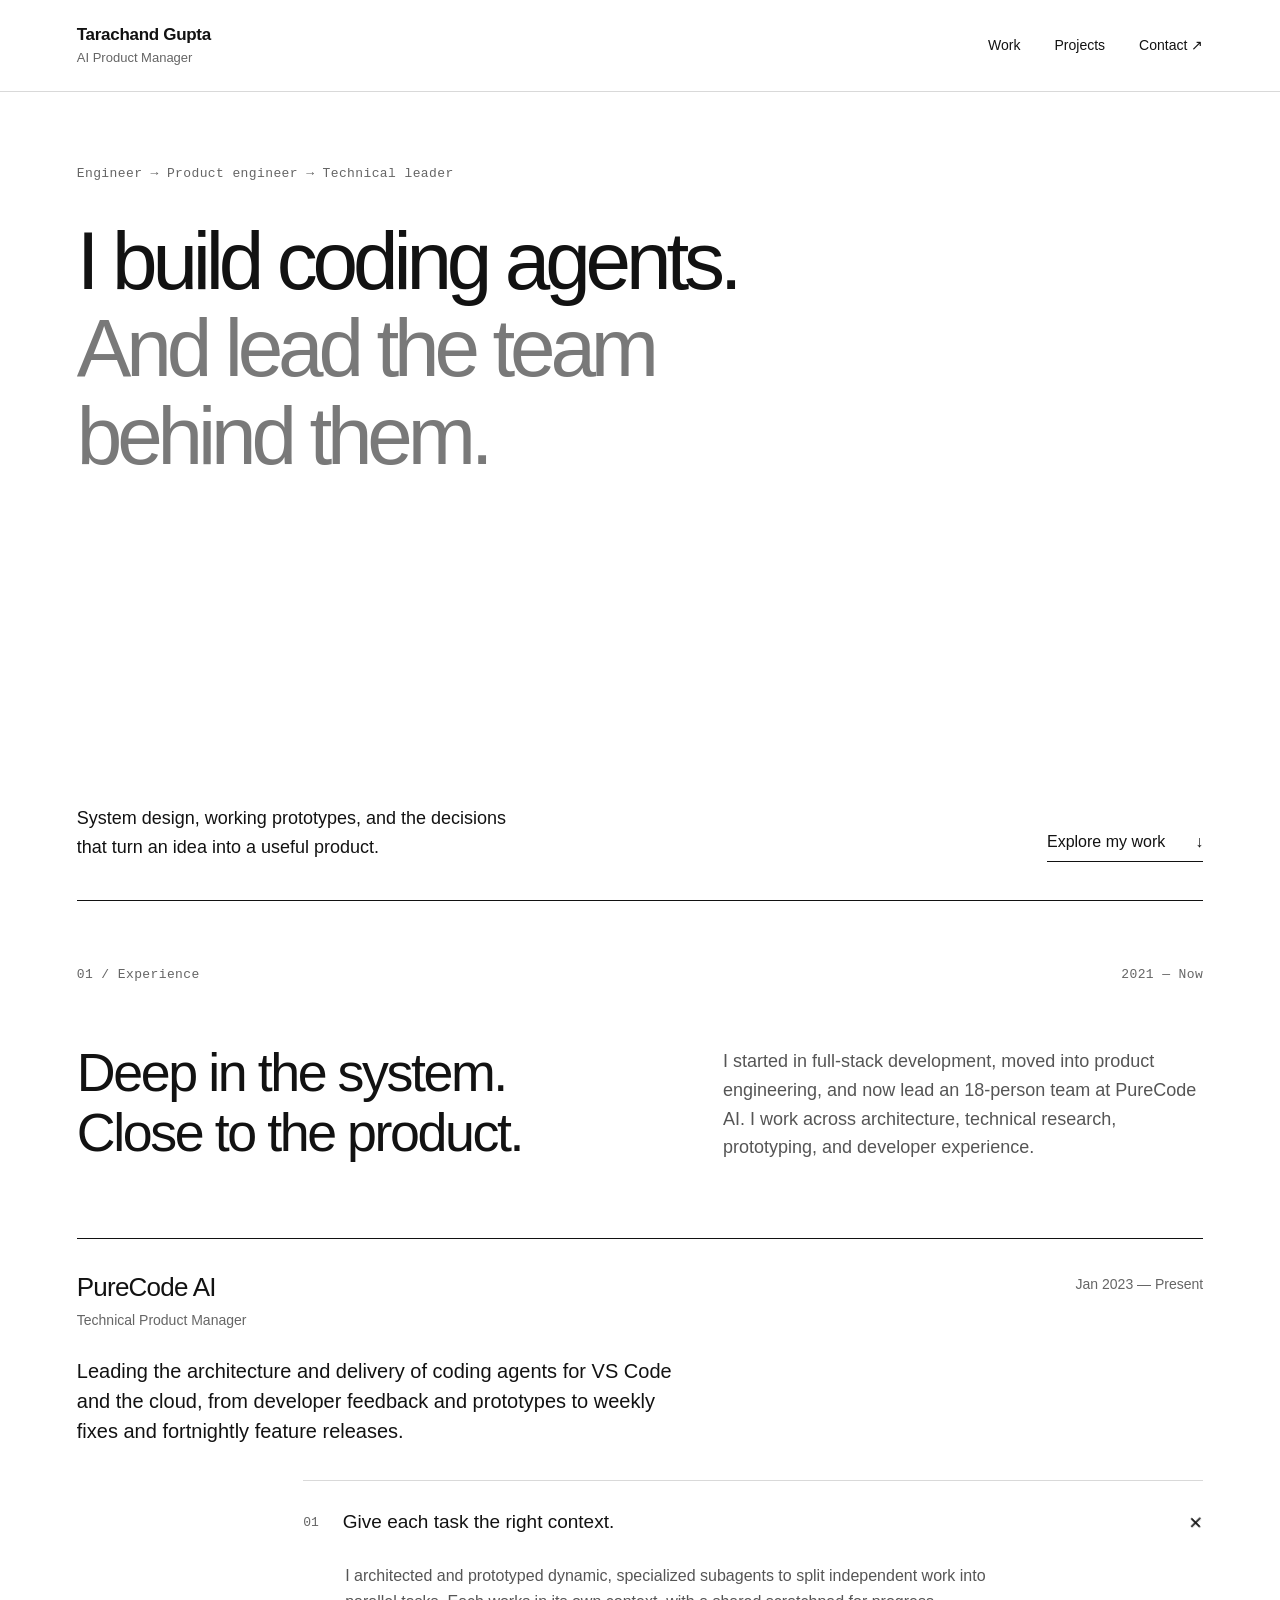
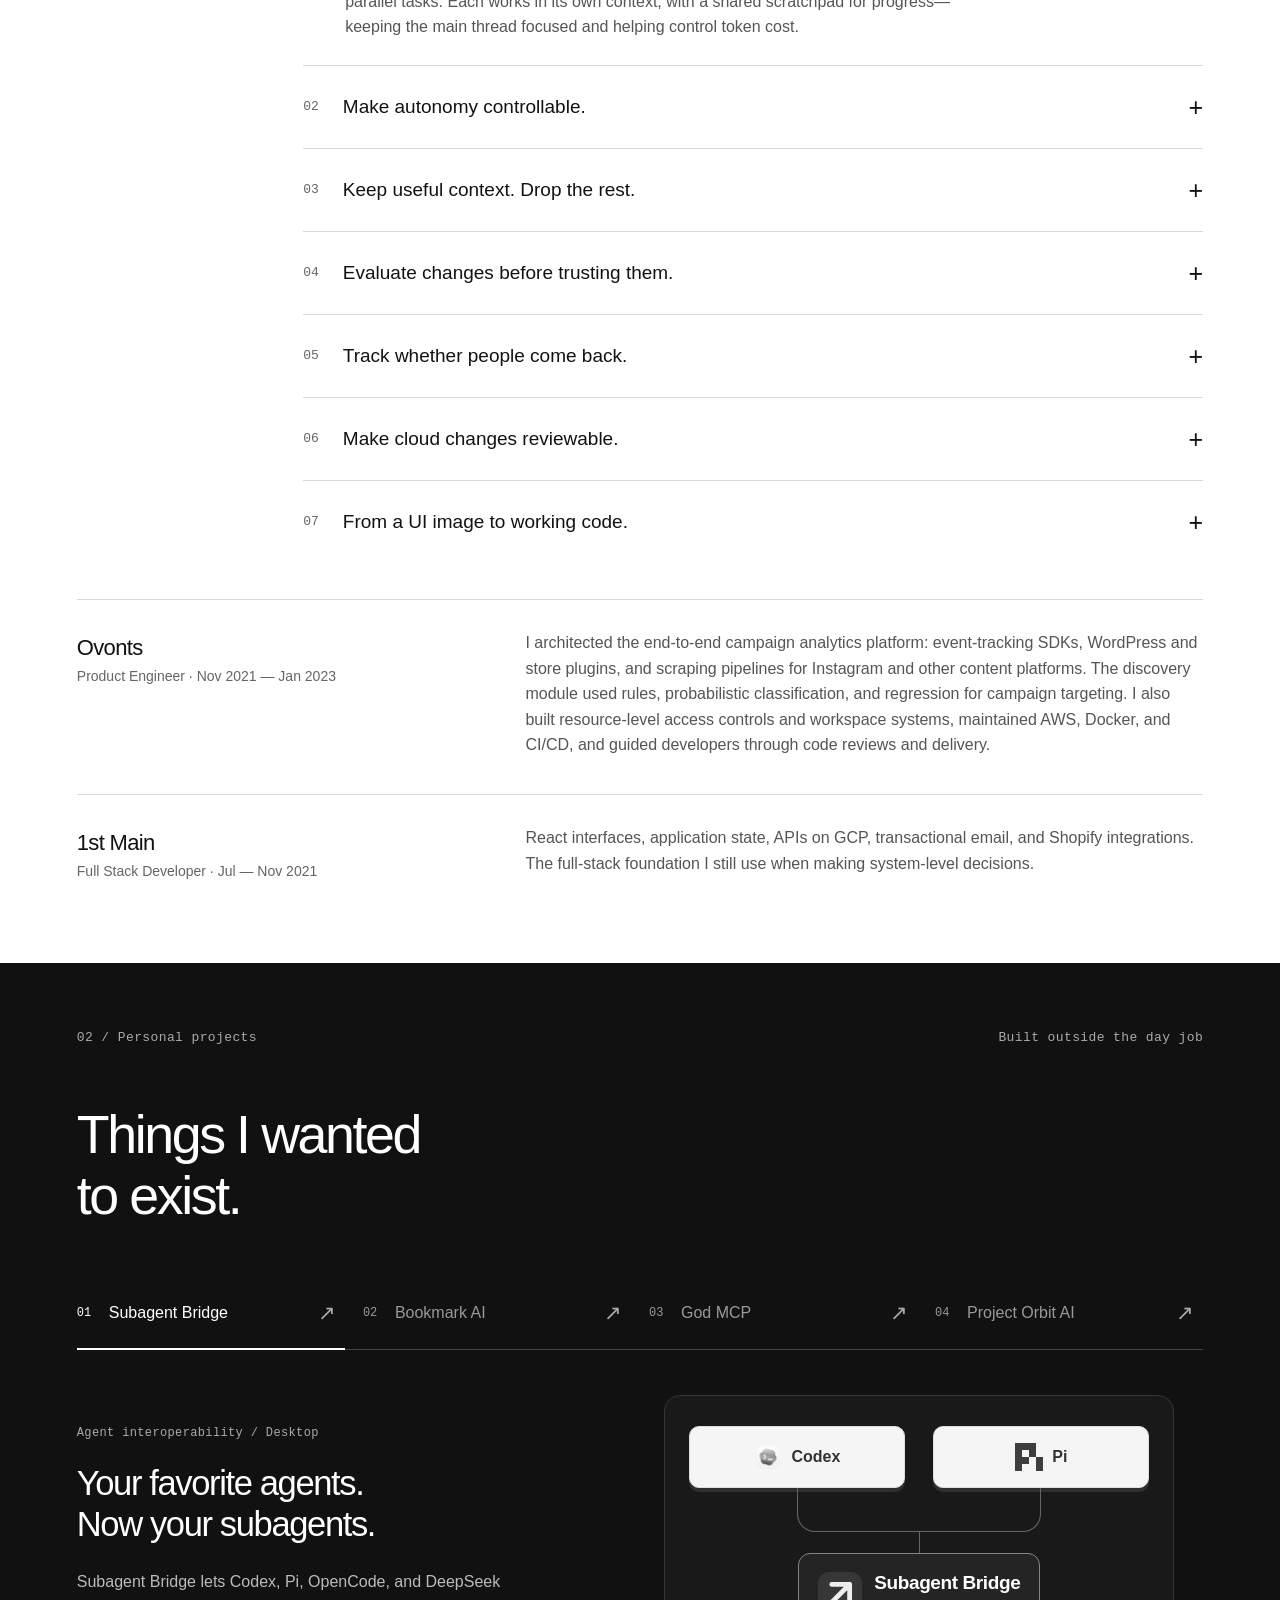
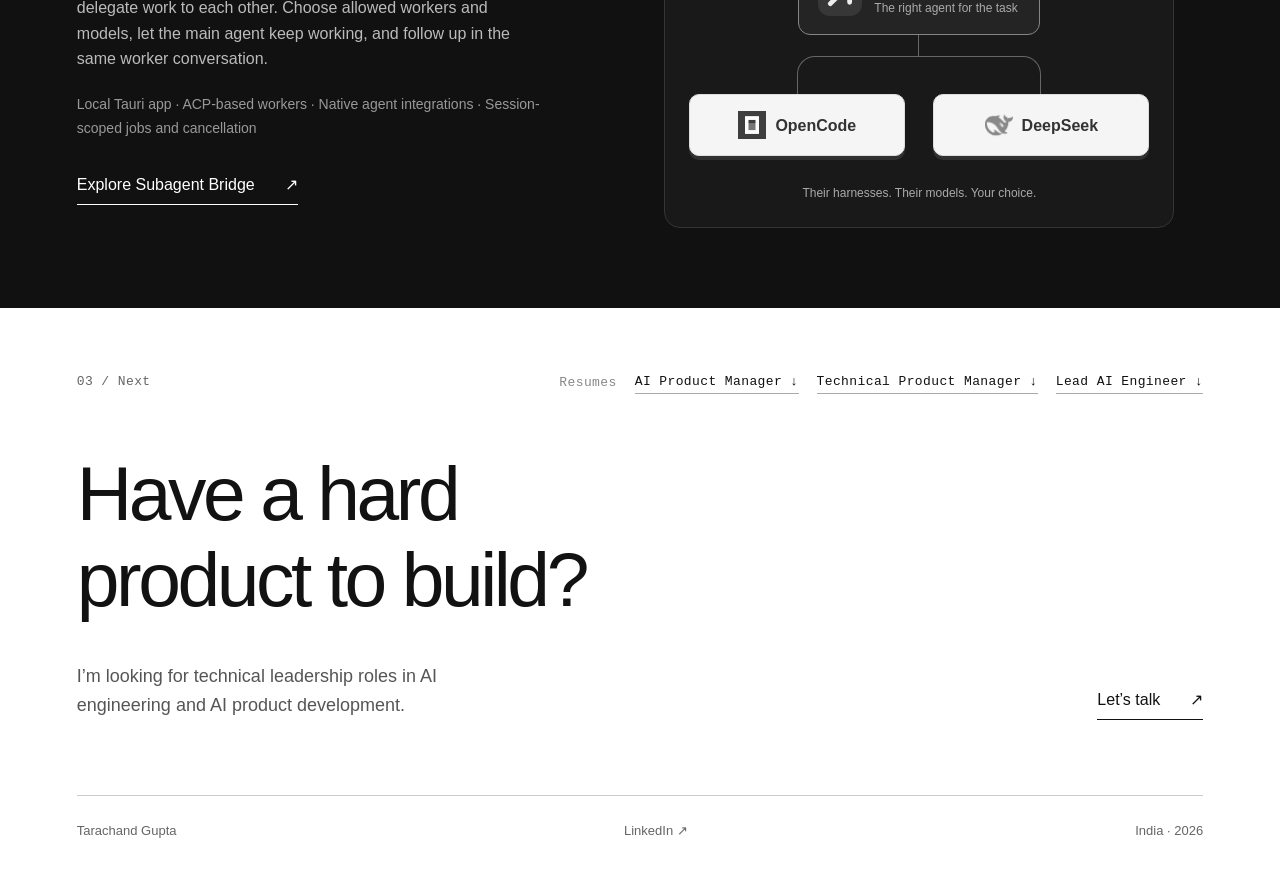
==== commit aeeaaed7: "Use clean recruiter-facing resume filenames" ====
--- a/index.html
+++ b/index.html
@@ -17,4 +17,4 @@
 <div class="project-panel" id="panel-bookmark" role="tabpanel" aria-labelledby="tab-bookmark" tabindex="0" hidden><div class="project-copy"><span class="eyebrow">Personal knowledge / Cross-platform</span><h3>Find what you saved.<br>Even if you forgot the words.</h3><p>Bookmark AI organizes saved pages and finds them by meaning. It connects a searchable library, saved tab sessions, live tabs, and an assistant that can search your bookmarks.</p><p class="technical">Shared search and ingestion engine · Semantic + full-text retrieval · Web, browser extensions, mobile, and macOS clients</p><a class="text-link" href="https://bookmark-ai.cloud" target="_blank" rel="noopener noreferrer">Visit Bookmark AI <span aria-hidden="true">↗</span></a></div><figure class="project-visual"><img src="assets/bookmark-library.jpg" alt="Bookmark AI library showing saved pages, collections, and search" width="1440" height="900" loading="lazy"><figcaption>Bookmark AI / Library</figcaption></figure></div>
 <div class="project-panel" id="panel-god" role="tabpanel" aria-labelledby="tab-god" tabindex="0" hidden><div class="project-copy"><span class="eyebrow">Developer tools / Open source</span><h3>Turn anything<br>into MCP.</h3><p>Your agent writes the missing integration. God MCP turns its tool definitions and Python code into a local MCP server, then registers it with the coding agents you choose.</p><p class="technical">Python / FastMCP · 8 host adapters · Preview before installing · Existing settings preserved</p><p class="project-note">Tool discovery checked in Codex; generated tool invocation checked with Pi’s MCP client.</p><div class="project-links"><a class="text-link" href="god-mcp/" target="_blank" rel="noopener noreferrer">Explore God MCP <span aria-hidden="true">↗</span></a><a class="text-link" href="https://github.com/Tarachand-Gupta/god-mcp" target="_blank" rel="noopener noreferrer">View source <span aria-hidden="true">↗</span></a></div></div><div class="mcp-diagram" role="img" aria-label="An agent defines a tool. God MCP generates its server and registers it with selected agent hosts."><div><span>01</span><strong>Define the tool</strong><small>Description + schema + implementation</small></div><span class="flow-line" aria-hidden="true"></span><div><span>02</span><strong>God MCP</strong><small>Generate the server</small></div><span class="flow-line" aria-hidden="true"></span><div><span>03</span><strong>Choose the agents</strong><small>Discover, select, and register</small></div></div></div>
 <div class="project-panel" id="panel-orbit" role="tabpanel" aria-labelledby="tab-orbit" tabindex="0" hidden><div class="project-copy"><span class="eyebrow">Generative AI / Interactive 3D</span><h3>Describe an object.<br>Then play with it.</h3><p>A 3D sandbox where prompts become objects you can interact with. Generate a vehicle, get in, and drive it. Refine an object with another prompt.</p><p class="technical">React Three Fiber · Rapier physics · Schema-validated object generation · Local templates when no model is available</p><a class="text-link" href="https://project-orbit-opal.vercel.app" target="_blank" rel="noopener noreferrer">Explore Project Orbit AI <span aria-hidden="true">↗</span></a></div><figure class="project-visual orbit"><img src="assets/project-orbit.png" alt="Project Orbit AI gameplay in a low-poly 3D world" width="1440" height="900" loading="lazy"><figcaption>Project Orbit AI / Sandbox</figcaption></figure></div></section>
-<section class="contact section" id="contact"><div class="section-label"><span>03 / Next</span><div class="resume-downloads" aria-label="One-page resumes"><span>One-page resumes</span><a href="Tarachand-Gupta-Resume.pdf" download>AI Product Manager <span aria-hidden="true">↓</span></a><a href="resumes/Tarachand-Gupta-Technical-Product-Manager-One-Page.pdf" download>Technical Product Manager <span aria-hidden="true">↓</span></a><a href="resumes/Tarachand-Gupta-Lead-AI-Engineer-One-Page.pdf" download>Lead AI Engineer <span aria-hidden="true">↓</span></a></div></div><h2>Have a hard<br>product to build?</h2><div class="contact-bottom"><p>I’m looking for technical leadership roles in AI engineering and AI product development.</p><a class="text-link" href="mailto:tarachandragupta2784@gmail.com">Let’s talk <span aria-hidden="true">↗</span></a></div></section></main><footer><span>Tarachand Gupta</span><a href="https://www.linkedin.com/in/tarachand-gupta/" target="_blank" rel="noopener noreferrer">LinkedIn <span aria-hidden="true">↗</span></a><span>India · 2026</span></footer></body></html>
+<section class="contact section" id="contact"><div class="section-label"><span>03 / Next</span><div class="resume-downloads" aria-label="Resume downloads"><span>Resumes</span><a href="resumes/Tarachand-Gupta-AI-Product-Manager.pdf" download="Tarachand Gupta - AI Product Manager.pdf">AI Product Manager <span aria-hidden="true">↓</span></a><a href="resumes/Tarachand-Gupta-Technical-Product-Manager.pdf" download="Tarachand Gupta - Technical Product Manager.pdf">Technical Product Manager <span aria-hidden="true">↓</span></a><a href="resumes/Tarachand-Gupta-Lead-AI-Engineer.pdf" download="Tarachand Gupta - Lead AI Engineer.pdf">Lead AI Engineer <span aria-hidden="true">↓</span></a></div></div><h2>Have a hard<br>product to build?</h2><div class="contact-bottom"><p>I’m looking for technical leadership roles in AI engineering and AI product development.</p><a class="text-link" href="mailto:tarachandragupta2784@gmail.com">Let’s talk <span aria-hidden="true">↗</span></a></div></section></main><footer><span>Tarachand Gupta</span><a href="https://www.linkedin.com/in/tarachand-gupta/" target="_blank" rel="noopener noreferrer">LinkedIn <span aria-hidden="true">↗</span></a><span>India · 2026</span></footer></body></html>
